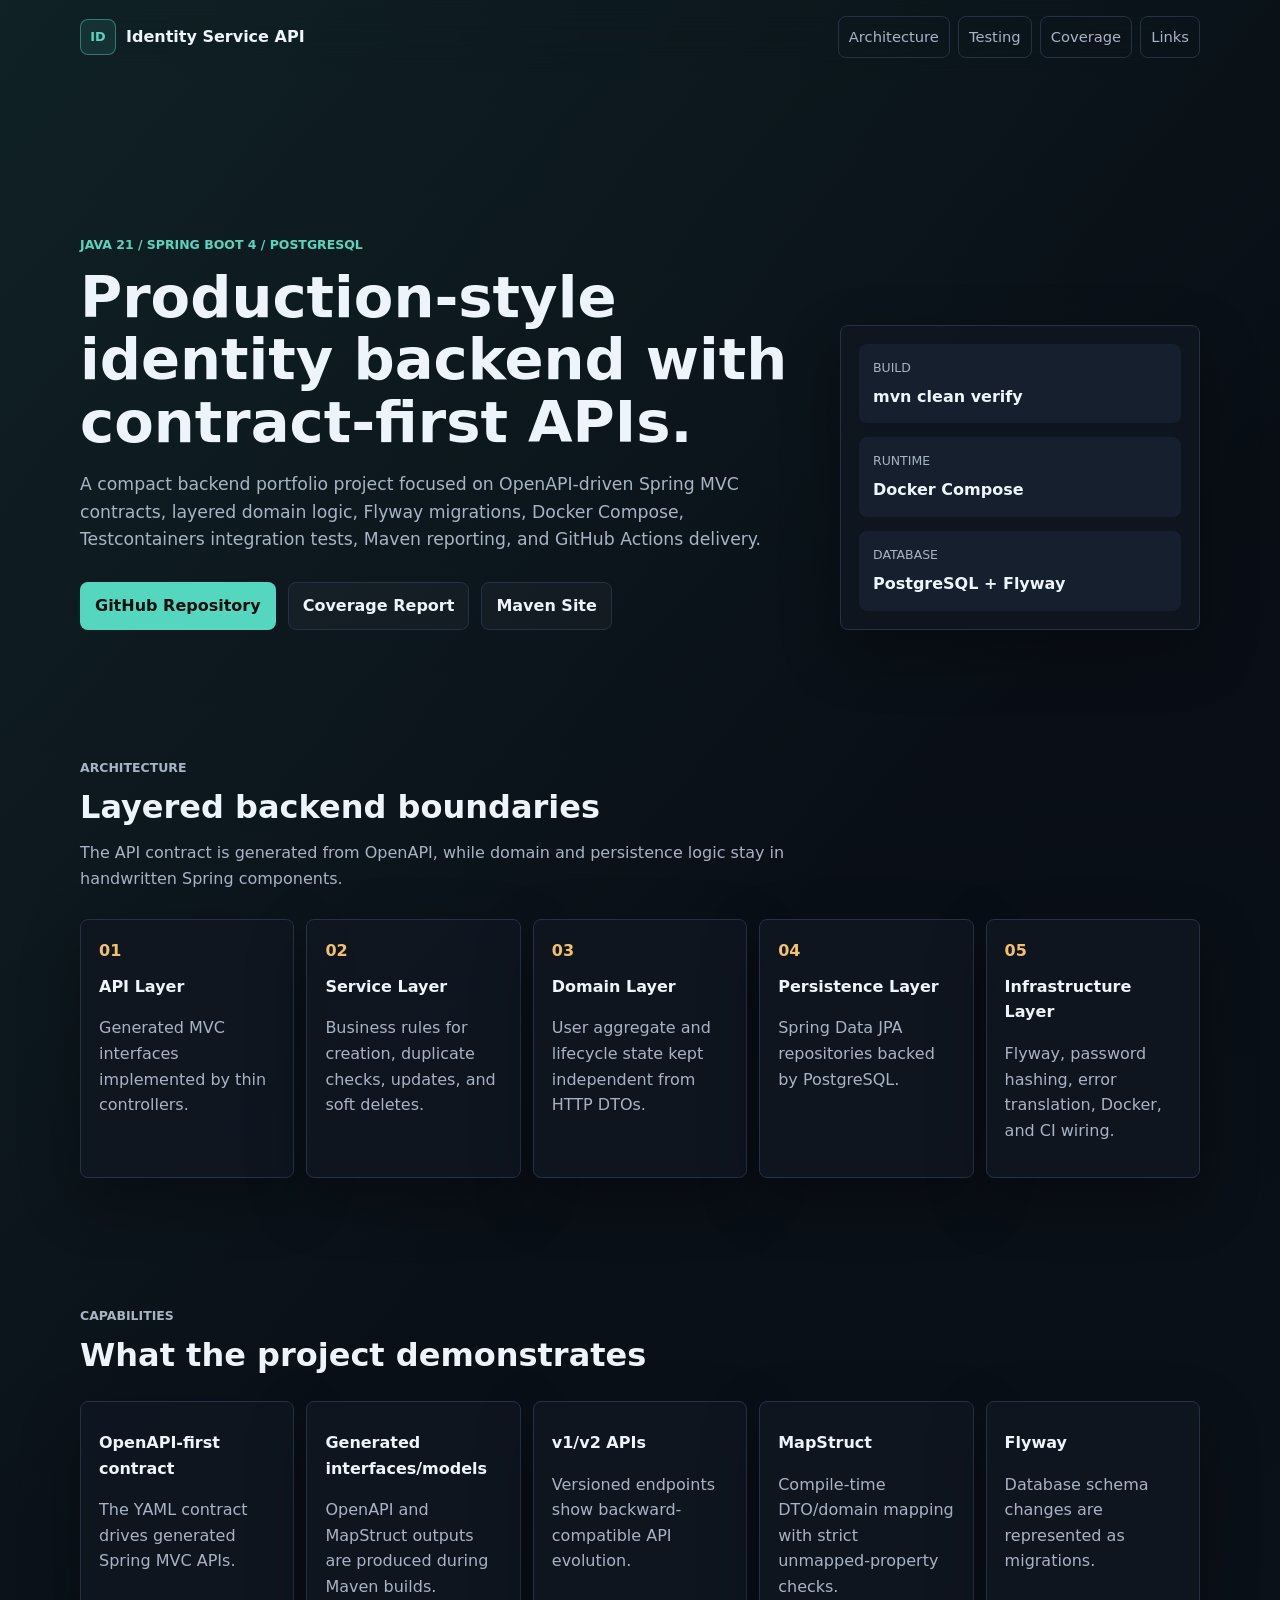
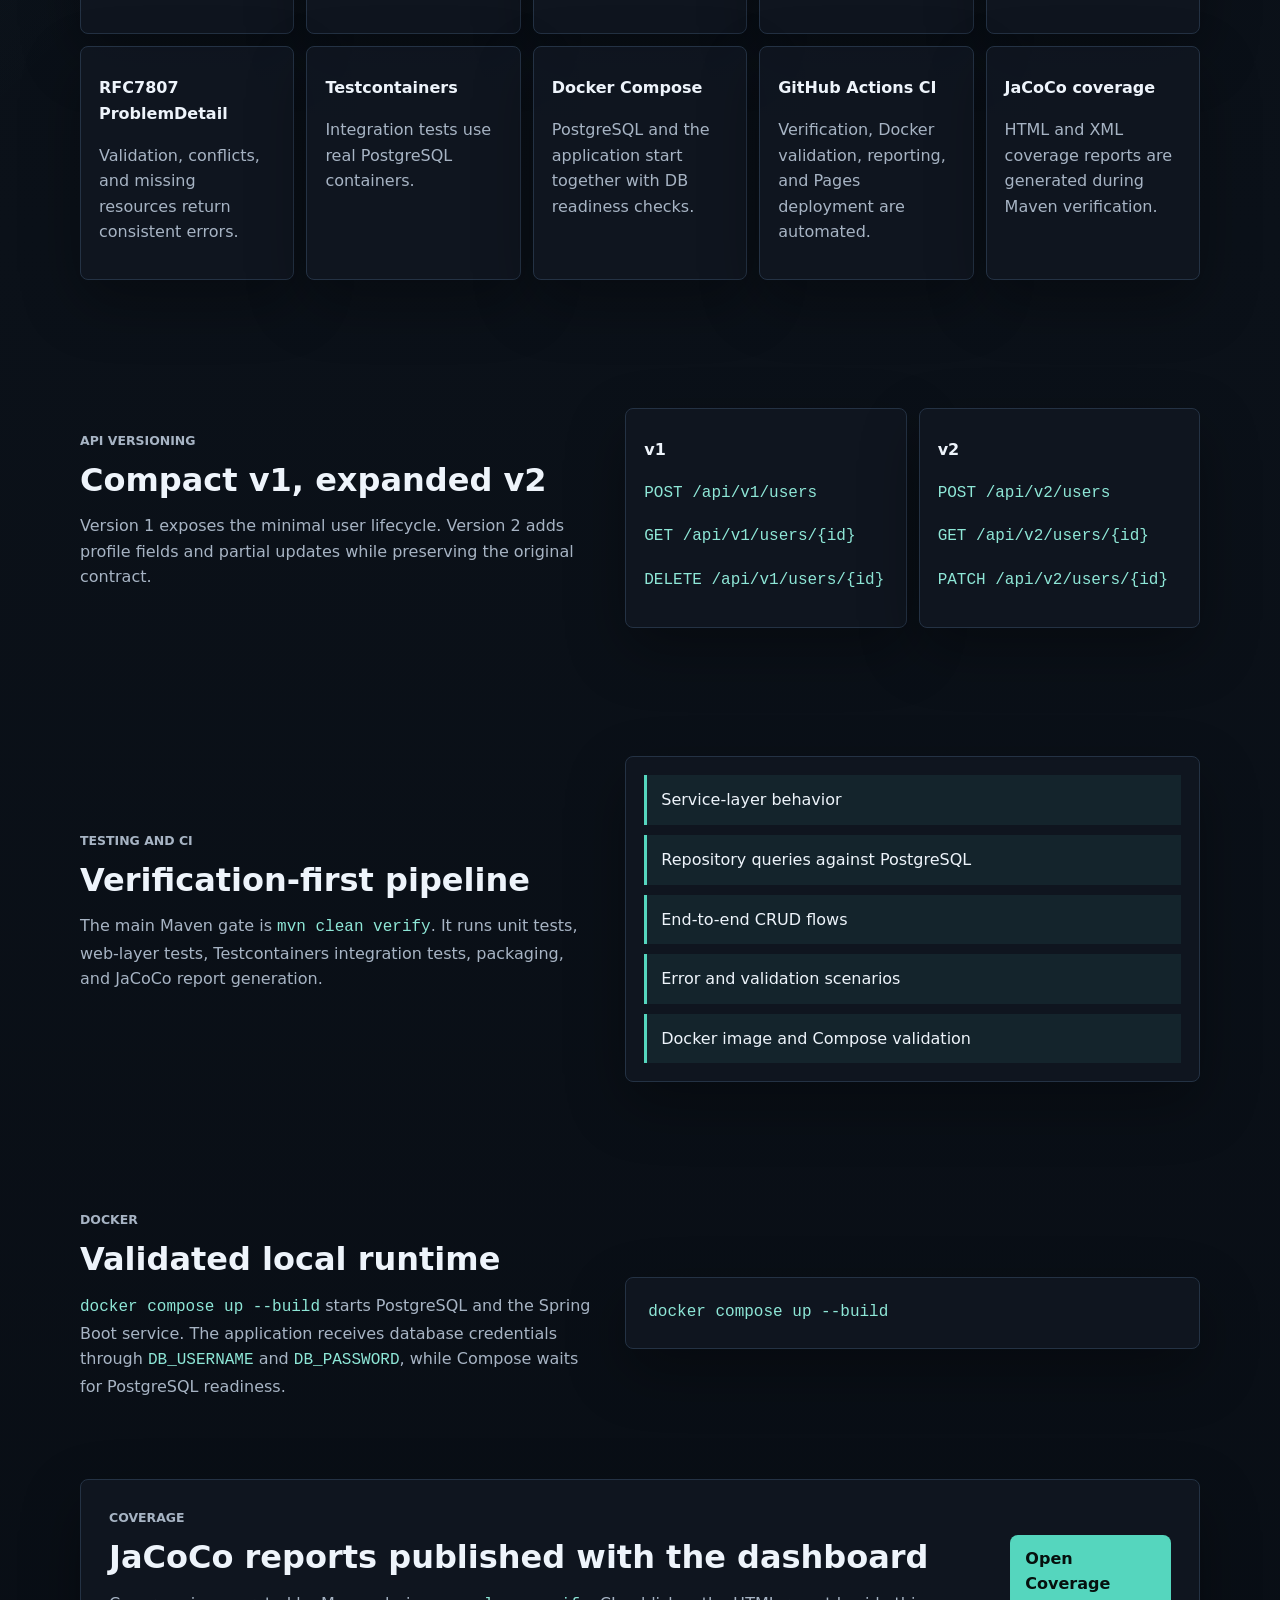
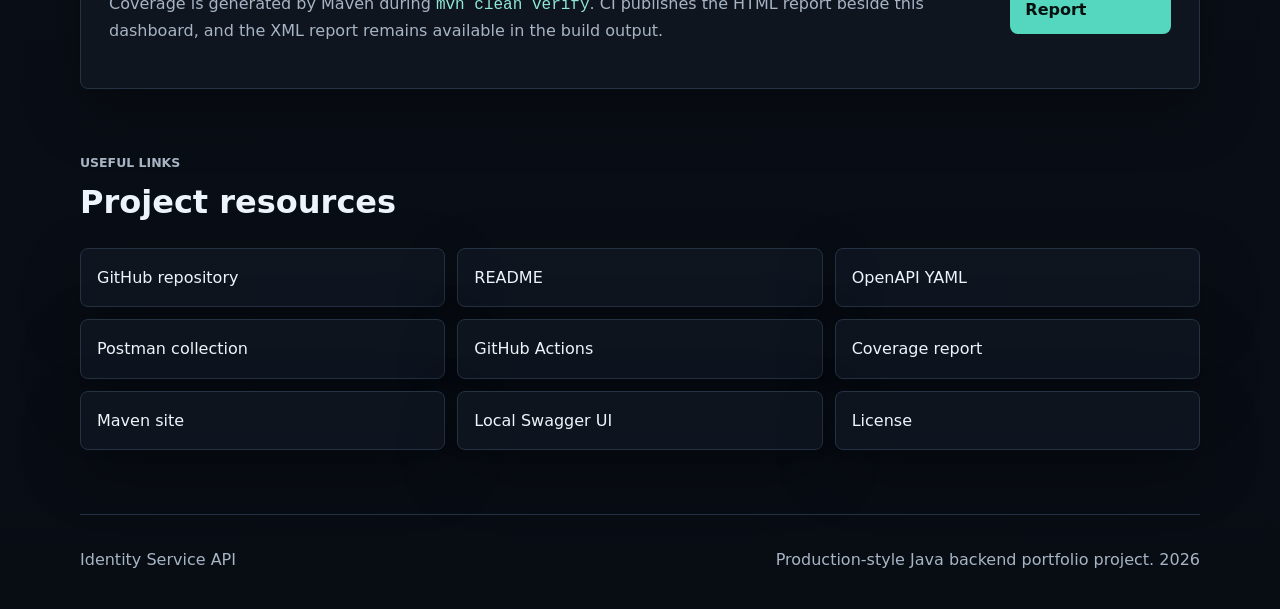
==== docs/index.html @ 242ab6bb "refactor: code" ====
<!doctype html>
<html lang="en">
  <head>
    <meta charset="utf-8">
    <meta name="viewport" content="width=device-width, initial-scale=1">
    <meta name="description" content="Production-style Java identity service with OpenAPI, PostgreSQL, Docker, Testcontainers, CI and coverage reporting.">
    <title>Identity Service API</title>
    <link rel="stylesheet" href="styles.css">
  </head>
  <body>
    <header class="site-header">
      <a class="brand" href="#top" aria-label="Identity Service API home">
        <span class="brand-mark" aria-hidden="true">ID</span>
        <span>Identity Service API</span>
      </a>
      <nav class="nav-links" aria-label="Primary navigation">
        <a href="#architecture">Architecture</a>
        <a href="#testing">Testing</a>
        <a href="#coverage">Coverage</a>
        <a href="#links">Links</a>
      </nav>
    </header>

    <main id="top">
      <section class="hero">
        <div class="hero-content">
          <p class="eyebrow">Java 21 / Spring Boot 4 / PostgreSQL</p>
          <h1>Production-style identity backend with contract-first APIs.</h1>
          <p class="hero-copy">
            A compact backend portfolio project focused on OpenAPI-driven Spring MVC contracts,
            layered domain logic, Flyway migrations, Docker Compose, Testcontainers integration
            tests, Maven reporting, and GitHub Actions delivery.
          </p>
          <div class="hero-actions" aria-label="Project actions">
            <a class="button primary" href="https://github.com/DanieleMasone/identity-service">GitHub Repository</a>
            <a class="button" href="coverage/">Coverage Report</a>
            <a class="button" href="maven-site/">Maven Site</a>
          </div>
        </div>
        <aside class="status-panel" aria-label="Project status">
          <div>
            <span class="status-label">Build</span>
            <strong>mvn clean verify</strong>
          </div>
          <div>
            <span class="status-label">Runtime</span>
            <strong>Docker Compose</strong>
          </div>
          <div>
            <span class="status-label">Database</span>
            <strong>PostgreSQL + Flyway</strong>
          </div>
        </aside>
      </section>

      <section id="architecture" class="section">
        <div class="section-heading">
          <p class="eyebrow">Architecture</p>
          <h2>Layered backend boundaries</h2>
          <p>
            The API contract is generated from OpenAPI, while domain and persistence logic stay
            in handwritten Spring components.
          </p>
        </div>
        <div class="architecture-flow" aria-label="Architecture layers">
          <article>
            <span>01</span>
            <h3>API Layer</h3>
            <p>Generated MVC interfaces implemented by thin controllers.</p>
          </article>
          <article>
            <span>02</span>
            <h3>Service Layer</h3>
            <p>Business rules for creation, duplicate checks, updates, and soft deletes.</p>
          </article>
          <article>
            <span>03</span>
            <h3>Domain Layer</h3>
            <p>User aggregate and lifecycle state kept independent from HTTP DTOs.</p>
          </article>
          <article>
            <span>04</span>
            <h3>Persistence Layer</h3>
            <p>Spring Data JPA repositories backed by PostgreSQL.</p>
          </article>
          <article>
            <span>05</span>
            <h3>Infrastructure Layer</h3>
            <p>Flyway, password hashing, error translation, Docker, and CI wiring.</p>
          </article>
        </div>
      </section>

      <section class="section">
        <div class="section-heading">
          <p class="eyebrow">Capabilities</p>
          <h2>What the project demonstrates</h2>
        </div>
        <div class="feature-grid">
          <article><h3>OpenAPI-first contract</h3><p>The YAML contract drives generated Spring MVC APIs.</p></article>
          <article><h3>Generated interfaces/models</h3><p>OpenAPI and MapStruct outputs are produced during Maven builds.</p></article>
          <article><h3>v1/v2 APIs</h3><p>Versioned endpoints show backward-compatible API evolution.</p></article>
          <article><h3>MapStruct</h3><p>Compile-time DTO/domain mapping with strict unmapped-property checks.</p></article>
          <article><h3>Flyway</h3><p>Database schema changes are represented as migrations.</p></article>
          <article><h3>RFC7807 ProblemDetail</h3><p>Validation, conflicts, and missing resources return consistent errors.</p></article>
          <article><h3>Testcontainers</h3><p>Integration tests use real PostgreSQL containers.</p></article>
          <article><h3>Docker Compose</h3><p>PostgreSQL and the application start together with DB readiness checks.</p></article>
          <article><h3>GitHub Actions CI</h3><p>Verification, Docker validation, reporting, and Pages deployment are automated.</p></article>
          <article><h3>JaCoCo coverage</h3><p>HTML and XML coverage reports are generated during Maven verification.</p></article>
        </div>
      </section>

      <section class="section split">
        <div>
          <p class="eyebrow">API versioning</p>
          <h2>Compact v1, expanded v2</h2>
          <p>
            Version 1 exposes the minimal user lifecycle. Version 2 adds profile fields and
            partial updates while preserving the original contract.
          </p>
        </div>
        <div class="version-grid">
          <article>
            <h3>v1</h3>
            <p><code>POST /api/v1/users</code></p>
            <p><code>GET /api/v1/users/{id}</code></p>
            <p><code>DELETE /api/v1/users/{id}</code></p>
          </article>
          <article>
            <h3>v2</h3>
            <p><code>POST /api/v2/users</code></p>
            <p><code>GET /api/v2/users/{id}</code></p>
            <p><code>PATCH /api/v2/users/{id}</code></p>
          </article>
        </div>
      </section>

      <section id="testing" class="section split">
        <div>
          <p class="eyebrow">Testing and CI</p>
          <h2>Verification-first pipeline</h2>
          <p>
            The main Maven gate is <code>mvn clean verify</code>. It runs unit tests, web-layer tests,
            Testcontainers integration tests, packaging, and JaCoCo report generation.
          </p>
        </div>
        <div class="checklist">
          <p>Service-layer behavior</p>
          <p>Repository queries against PostgreSQL</p>
          <p>End-to-end CRUD flows</p>
          <p>Error and validation scenarios</p>
          <p>Docker image and Compose validation</p>
        </div>
      </section>

      <section class="section split">
        <div>
          <p class="eyebrow">Docker</p>
          <h2>Validated local runtime</h2>
          <p>
            <code>docker compose up --build</code> starts PostgreSQL and the Spring Boot service.
            The application receives database credentials through <code>DB_USERNAME</code> and
            <code>DB_PASSWORD</code>, while Compose waits for PostgreSQL readiness.
          </p>
        </div>
        <pre class="command-block"><code>docker compose up --build</code></pre>
      </section>

      <section id="coverage" class="section coverage-panel">
        <div>
          <p class="eyebrow">Coverage</p>
          <h2>JaCoCo reports published with the dashboard</h2>
          <p>
            Coverage is generated by Maven during <code>mvn clean verify</code>. CI publishes the
            HTML report beside this dashboard, and the XML report remains available in the build output.
          </p>
        </div>
        <a class="button primary" href="coverage/">Open Coverage Report</a>
      </section>

      <section id="links" class="section">
        <div class="section-heading">
          <p class="eyebrow">Useful links</p>
          <h2>Project resources</h2>
        </div>
        <div class="link-grid">
          <a href="https://github.com/DanieleMasone/identity-service">GitHub repository</a>
          <a href="https://github.com/DanieleMasone/identity-service#readme">README</a>
          <a href="https://github.com/DanieleMasone/identity-service/blob/master/src/main/resources/openapi/identity-api.yaml">OpenAPI YAML</a>
          <a href="https://github.com/DanieleMasone/identity-service/blob/master/postman/identity-service.postman_collection.json">Postman collection</a>
          <a href="https://github.com/DanieleMasone/identity-service/actions/workflows/ci.yml">GitHub Actions</a>
          <a href="coverage/">Coverage report</a>
          <a href="maven-site/">Maven site</a>
          <a href="http://localhost:8080/api/swagger-ui.html">Local Swagger UI</a>
          <a href="https://github.com/DanieleMasone/identity-service/blob/master/LICENSE">License</a>
        </div>
      </section>
    </main>

    <footer class="site-footer">
      <span>Identity Service API</span>
      <span id="build-year">Production-style Java backend portfolio project.</span>
    </footer>

    <script src="script.js"></script>
  </body>
</html>
---- docs/styles.css ----
:root {
  color-scheme: dark;
  --bg: #080d14;
  --surface: #101722;
  --surface-strong: #151f2d;
  --line: #243244;
  --text: #eef4fb;
  --muted: #a7b4c4;
  --accent: #55d6be;
  --accent-strong: #8ee7d7;
  --warning: #f2c16b;
  --shadow: rgba(0, 0, 0, 0.32);
}

* {
  box-sizing: border-box;
}

html {
  scroll-behavior: smooth;
}

body {
  margin: 0;
  background:
    linear-gradient(135deg, rgba(85, 214, 190, 0.1) 0%, transparent 34%),
    linear-gradient(180deg, #080d14 0%, #0b1119 48%, #080d14 100%);
  color: var(--text);
  font-family: Inter, ui-sans-serif, system-ui, -apple-system, BlinkMacSystemFont, "Segoe UI", sans-serif;
  line-height: 1.6;
}

a {
  color: inherit;
}

code {
  color: var(--accent-strong);
  font-family: "JetBrains Mono", "SFMono-Regular", Consolas, monospace;
}

.site-header,
.site-footer,
main {
  width: min(1120px, calc(100% - 32px));
  margin: 0 auto;
}

.site-header {
  position: sticky;
  top: 0;
  z-index: 10;
  display: flex;
  align-items: center;
  justify-content: space-between;
  gap: 24px;
  padding: 16px 0;
  backdrop-filter: blur(18px);
}

.brand {
  display: inline-flex;
  align-items: center;
  gap: 10px;
  color: var(--text);
  font-weight: 700;
  text-decoration: none;
}

.brand-mark {
  display: inline-grid;
  width: 36px;
  height: 36px;
  place-items: center;
  border: 1px solid rgba(85, 214, 190, 0.45);
  border-radius: 8px;
  background: rgba(85, 214, 190, 0.1);
  color: var(--accent);
  font-size: 0.8rem;
}

.nav-links {
  display: flex;
  flex-wrap: wrap;
  justify-content: flex-end;
  gap: 8px;
}

.nav-links a,
.button {
  border: 1px solid var(--line);
  border-radius: 8px;
  color: var(--text);
  text-decoration: none;
}

.nav-links a {
  padding: 8px 10px;
  color: var(--muted);
  font-size: 0.92rem;
}

.nav-links a:hover,
.link-grid a:hover {
  border-color: rgba(85, 214, 190, 0.7);
  color: var(--text);
}

.hero {
  display: grid;
  grid-template-columns: minmax(0, 1fr) 360px;
  gap: 28px;
  align-items: end;
  min-height: 620px;
  padding: 84px 0 64px;
}

.hero-content h1,
.section-heading h2,
.split h2,
.coverage-panel h2 {
  margin: 0;
  line-height: 1.08;
}

.hero-content h1 {
  max-width: 850px;
  font-size: 3.6rem;
}

.hero-copy {
  max-width: 760px;
  color: var(--muted);
  font-size: 1.08rem;
}

.eyebrow {
  margin: 0 0 12px;
  color: var(--accent);
  font-size: 0.78rem;
  font-weight: 700;
  text-transform: uppercase;
}

.hero-actions {
  display: flex;
  flex-wrap: wrap;
  gap: 12px;
  margin-top: 28px;
}

.button {
  display: inline-flex;
  align-items: center;
  justify-content: center;
  min-height: 44px;
  padding: 10px 14px;
  background: rgba(255, 255, 255, 0.03);
  font-weight: 700;
}

.button.primary {
  border-color: rgba(85, 214, 190, 0.7);
  background: #55d6be;
  color: #06100e;
}

.status-panel,
.architecture-flow article,
.feature-grid article,
.version-grid article,
.checklist,
.command-block,
.coverage-panel,
.link-grid a {
  border: 1px solid var(--line);
  border-radius: 8px;
  background: rgba(16, 23, 34, 0.82);
  box-shadow: 0 22px 60px var(--shadow);
}

.status-panel {
  display: grid;
  gap: 14px;
  padding: 18px;
}

.status-panel div {
  padding: 14px;
  border-radius: 8px;
  background: var(--surface-strong);
}

.status-label {
  display: block;
  color: var(--muted);
  font-size: 0.78rem;
  text-transform: uppercase;
}

.status-panel strong {
  display: block;
  margin-top: 6px;
}

.section {
  padding: 64px 0;
}

.section-heading {
  max-width: 760px;
  margin-bottom: 28px;
}

.section-heading h2,
.split h2,
.coverage-panel h2 {
  font-size: 2rem;
}

.section-heading p,
.split p,
.coverage-panel p,
.feature-grid p,
.architecture-flow p,
.version-grid p {
  color: var(--muted);
}

.architecture-flow {
  display: grid;
  grid-template-columns: repeat(5, minmax(0, 1fr));
  gap: 12px;
}

.architecture-flow article,
.feature-grid article,
.version-grid article {
  padding: 18px;
}

.architecture-flow span {
  color: var(--warning);
  font-weight: 800;
}

.architecture-flow h3,
.feature-grid h3,
.version-grid h3 {
  margin: 10px 0 8px;
  font-size: 1rem;
}

.feature-grid {
  display: grid;
  grid-template-columns: repeat(5, minmax(0, 1fr));
  gap: 12px;
}

.split {
  display: grid;
  grid-template-columns: minmax(0, 0.9fr) minmax(320px, 1fr);
  gap: 28px;
  align-items: center;
}

.version-grid {
  display: grid;
  grid-template-columns: repeat(2, minmax(0, 1fr));
  gap: 12px;
}

.checklist {
  display: grid;
  gap: 10px;
  padding: 18px;
}

.checklist p {
  margin: 0;
  padding: 12px 14px;
  border-left: 3px solid var(--accent);
  background: rgba(85, 214, 190, 0.08);
  color: var(--text);
}

.command-block {
  margin: 0;
  overflow-x: auto;
  padding: 22px;
  color: var(--accent-strong);
}

.coverage-panel {
  display: flex;
  align-items: center;
  justify-content: space-between;
  gap: 24px;
  padding: 28px;
}

.link-grid {
  display: grid;
  grid-template-columns: repeat(3, minmax(0, 1fr));
  gap: 12px;
}

.link-grid a {
  padding: 16px;
  color: var(--text);
  text-decoration: none;
}

.site-footer {
  display: flex;
  justify-content: space-between;
  gap: 16px;
  padding: 32px 0 48px;
  color: var(--muted);
  border-top: 1px solid var(--line);
}

@media (max-width: 900px) {
  .site-header,
  .hero,
  .split,
  .coverage-panel,
  .site-footer {
    display: block;
  }

  .site-header {
    position: static;
  }

  .nav-links {
    justify-content: flex-start;
    margin-top: 14px;
  }

  .hero {
    min-height: auto;
    padding-top: 56px;
  }

  .hero-content h1 {
    font-size: 2.4rem;
  }

  .status-panel,
  .version-grid,
  .checklist,
  .command-block,
  .coverage-panel .button {
    margin-top: 20px;
  }

  .architecture-flow,
  .feature-grid,
  .link-grid {
    grid-template-columns: repeat(2, minmax(0, 1fr));
  }
}

@media (max-width: 560px) {
  .site-header,
  .site-footer,
  main {
    width: min(100% - 24px, 1120px);
  }

  .hero-content h1 {
    font-size: 2rem;
  }

  .architecture-flow,
  .feature-grid,
  .version-grid,
  .link-grid {
    grid-template-columns: 1fr;
  }

  .button {
    width: 100%;
  }
}
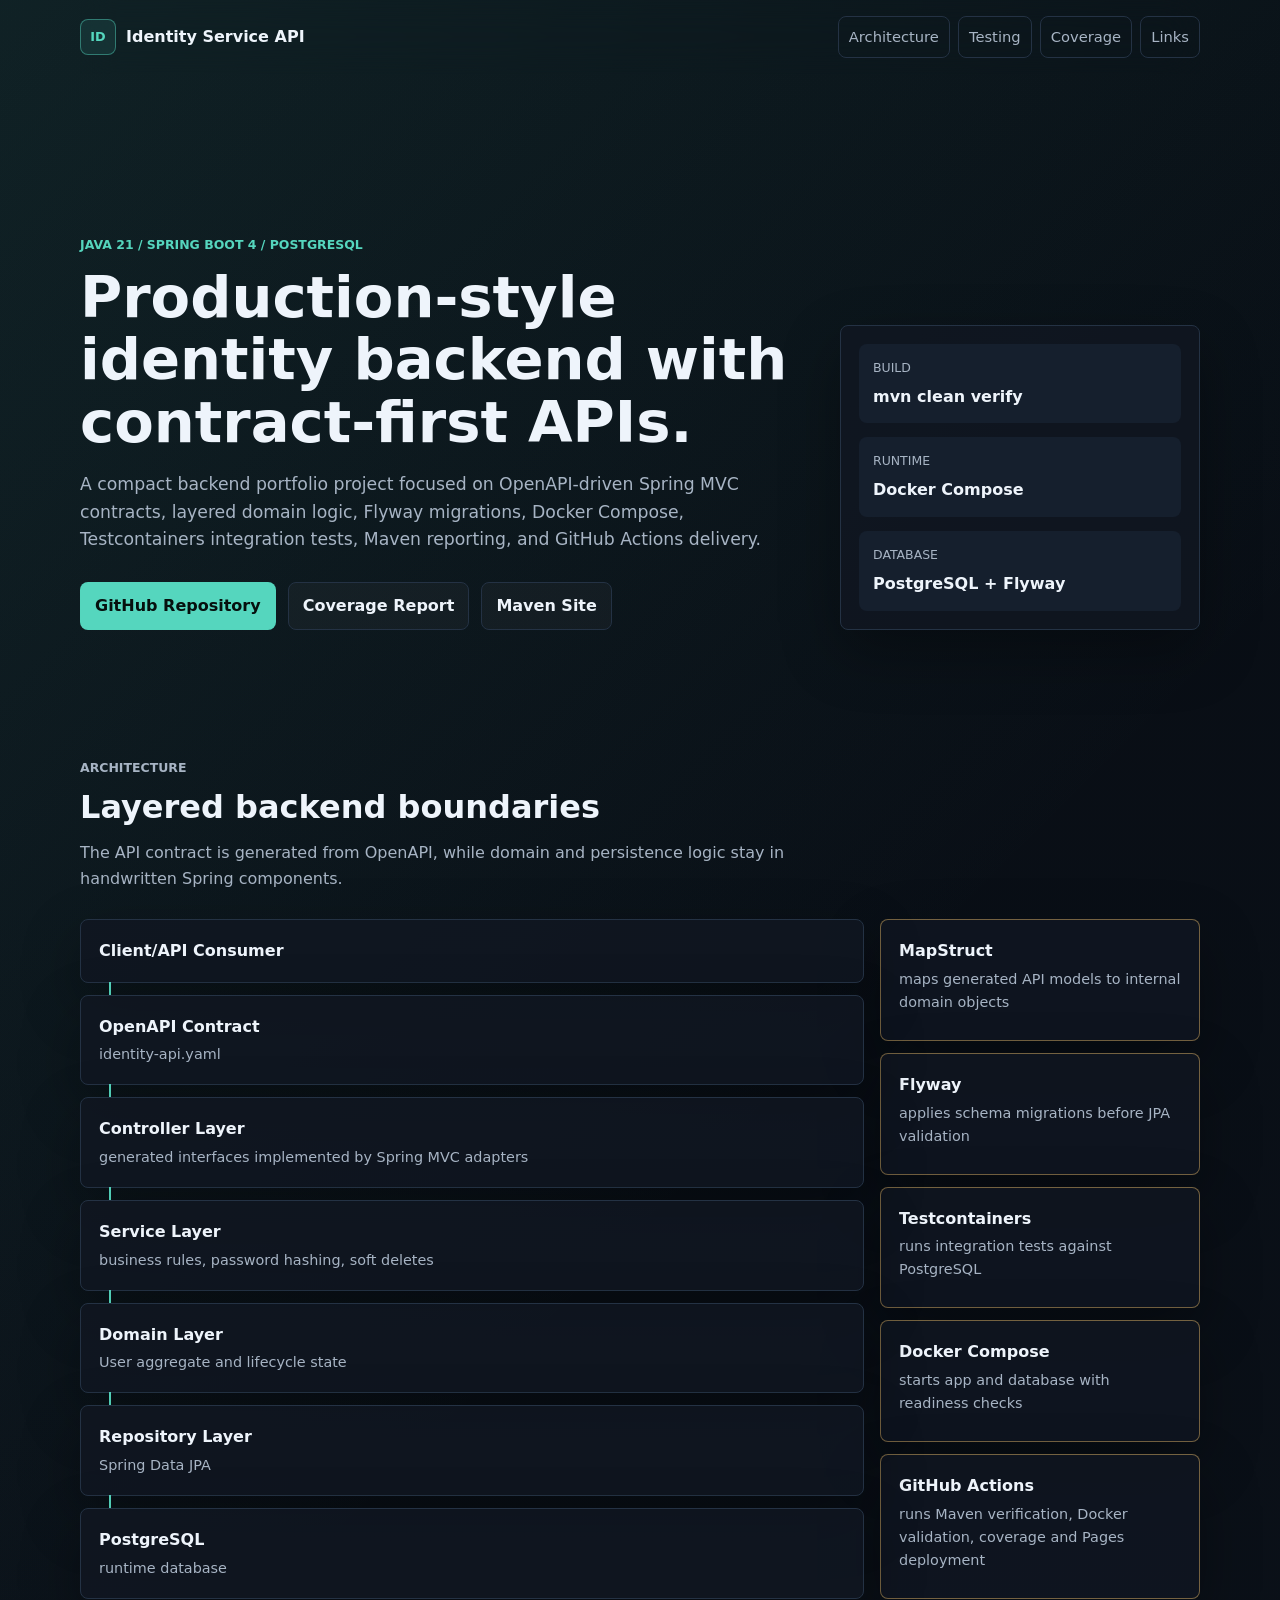
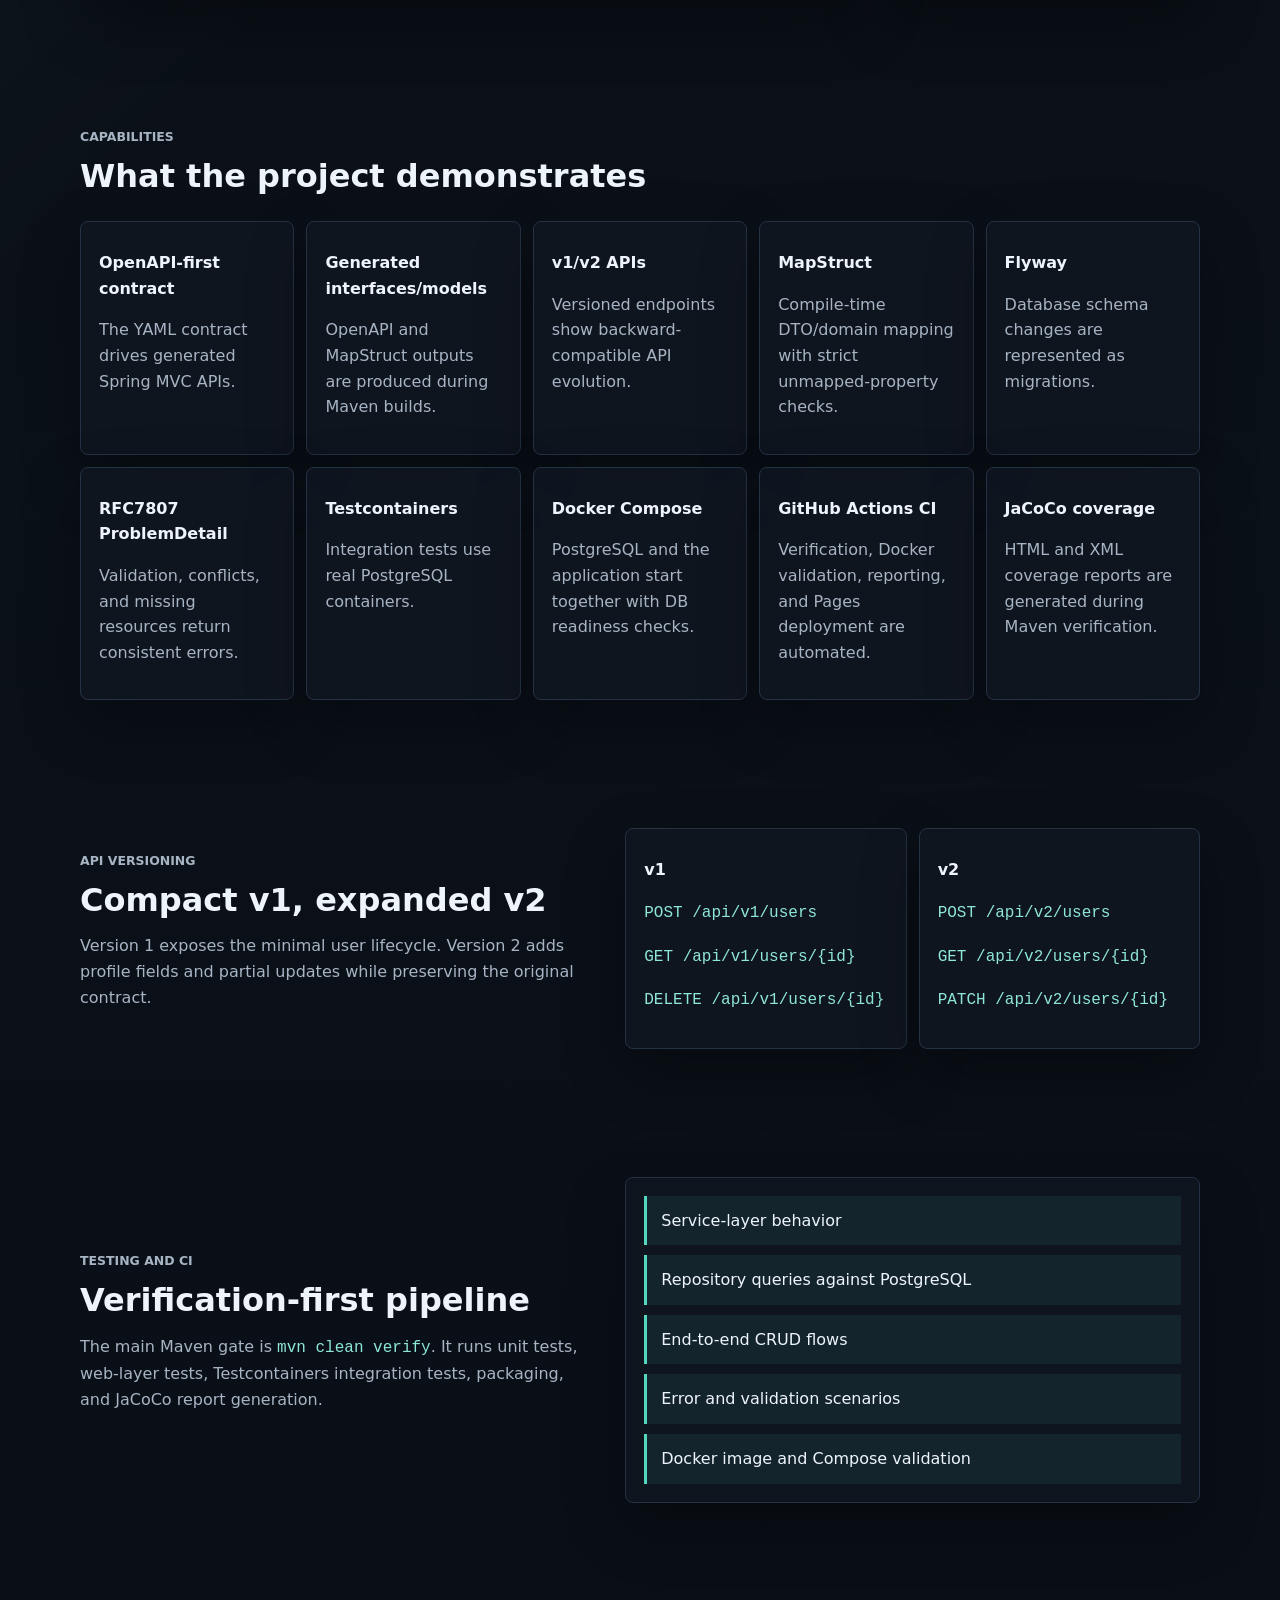
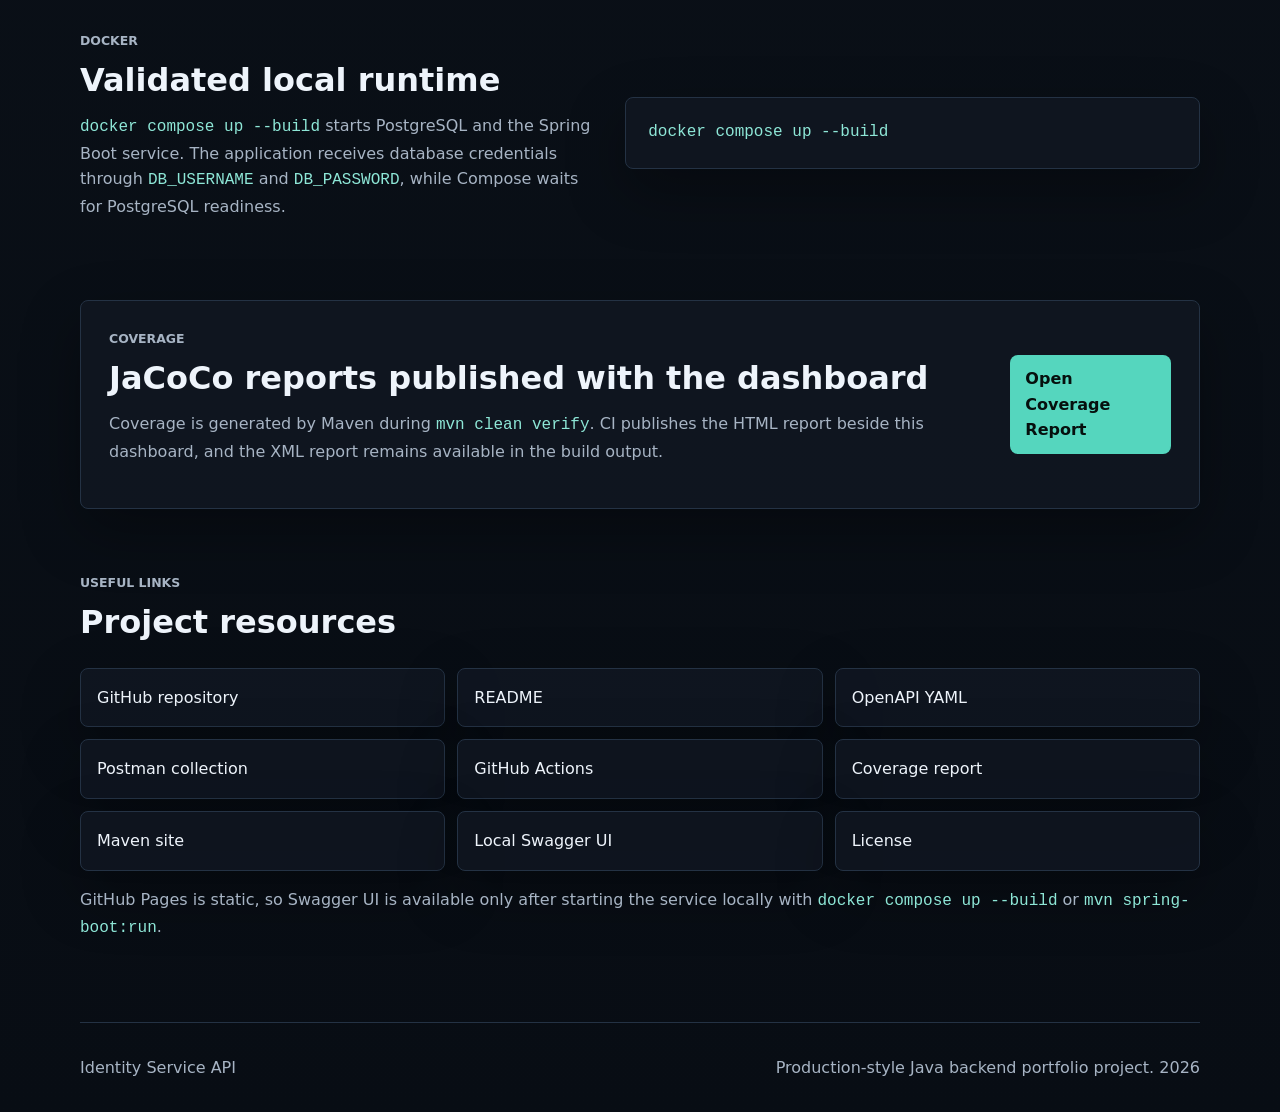
==== commit f36c0e07: "refactor: code" ====
--- a/docs/index.html
+++ b/docs/index.html
@@ -62,32 +62,23 @@
             in handwritten Spring components.
           </p>
         </div>
-        <div class="architecture-flow" aria-label="Architecture layers">
-          <article>
-            <span>01</span>
-            <h3>API Layer</h3>
-            <p>Generated MVC interfaces implemented by thin controllers.</p>
-          </article>
-          <article>
-            <span>02</span>
-            <h3>Service Layer</h3>
-            <p>Business rules for creation, duplicate checks, updates, and soft deletes.</p>
-          </article>
-          <article>
-            <span>03</span>
-            <h3>Domain Layer</h3>
-            <p>User aggregate and lifecycle state kept independent from HTTP DTOs.</p>
-          </article>
-          <article>
-            <span>04</span>
-            <h3>Persistence Layer</h3>
-            <p>Spring Data JPA repositories backed by PostgreSQL.</p>
-          </article>
-          <article>
-            <span>05</span>
-            <h3>Infrastructure Layer</h3>
-            <p>Flyway, password hashing, error translation, Docker, and CI wiring.</p>
-          </article>
+        <div class="system-diagram" aria-label="Identity Service architecture diagram">
+          <div class="main-flow" aria-label="Request and persistence flow">
+            <article><span>Client/API Consumer</span></article>
+            <article><span>OpenAPI Contract</span><small>identity-api.yaml</small></article>
+            <article><span>Controller Layer</span><small>generated interfaces implemented by Spring MVC adapters</small></article>
+            <article><span>Service Layer</span><small>business rules, password hashing, soft deletes</small></article>
+            <article><span>Domain Layer</span><small>User aggregate and lifecycle state</small></article>
+            <article><span>Repository Layer</span><small>Spring Data JPA</small></article>
+            <article><span>PostgreSQL</span><small>runtime database</small></article>
+          </div>
+          <div class="support-flow" aria-label="Supporting engineering practices">
+            <article><strong>MapStruct</strong><span>maps generated API models to internal domain objects</span></article>
+            <article><strong>Flyway</strong><span>applies schema migrations before JPA validation</span></article>
+            <article><strong>Testcontainers</strong><span>runs integration tests against PostgreSQL</span></article>
+            <article><strong>Docker Compose</strong><span>starts app and database with readiness checks</span></article>
+            <article><strong>GitHub Actions</strong><span>runs Maven verification, Docker validation, coverage and Pages deployment</span></article>
+          </div>
         </div>
       </section>
 
@@ -194,6 +185,10 @@
           <a href="http://localhost:8080/api/swagger-ui.html">Local Swagger UI</a>
           <a href="https://github.com/DanieleMasone/identity-service/blob/master/LICENSE">License</a>
         </div>
+        <p class="static-note">
+          GitHub Pages is static, so Swagger UI is available only after starting the service locally
+          with <code>docker compose up --build</code> or <code>mvn spring-boot:run</code>.
+        </p>
       </section>
     </main>
 
--- a/docs/styles.css
+++ b/docs/styles.css
@@ -166,7 +166,7 @@
 }
 
 .status-panel,
-.architecture-flow article,
+.system-diagram article,
 .feature-grid article,
 .version-grid article,
 .checklist,
@@ -222,29 +222,60 @@
 .split p,
 .coverage-panel p,
 .feature-grid p,
-.architecture-flow p,
 .version-grid p {
   color: var(--muted);
 }
 
-.architecture-flow {
-  display: grid;
-  grid-template-columns: repeat(5, minmax(0, 1fr));
+.system-diagram {
+  display: grid;
+  grid-template-columns: minmax(0, 1fr) 320px;
+  gap: 16px;
+}
+
+.main-flow,
+.support-flow {
+  display: grid;
   gap: 12px;
 }
 
-.architecture-flow article,
+.main-flow article {
+  position: relative;
+}
+
+.main-flow article:not(:last-child)::after {
+  content: "";
+  position: absolute;
+  left: 28px;
+  bottom: -13px;
+  width: 2px;
+  height: 13px;
+  background: var(--accent);
+}
+
+.main-flow span,
+.support-flow strong {
+  display: block;
+  font-weight: 800;
+}
+
+.main-flow small,
+.support-flow span {
+  display: block;
+  margin-top: 4px;
+  color: var(--muted);
+  font-size: 0.9rem;
+}
+
+.support-flow article {
+  border-color: rgba(242, 193, 107, 0.45);
+}
+
+.system-diagram article,
 .feature-grid article,
 .version-grid article {
   padding: 18px;
 }
 
-.architecture-flow span {
-  color: var(--warning);
-  font-weight: 800;
-}
-
-.architecture-flow h3,
 .feature-grid h3,
 .version-grid h3 {
   margin: 10px 0 8px;
@@ -309,6 +340,11 @@
   padding: 16px;
   color: var(--text);
   text-decoration: none;
+}
+
+.static-note {
+  margin-top: 16px;
+  color: var(--muted);
 }
 
 .site-footer {
@@ -355,10 +391,10 @@
     margin-top: 20px;
   }
 
-  .architecture-flow,
+  .system-diagram,
   .feature-grid,
   .link-grid {
-    grid-template-columns: repeat(2, minmax(0, 1fr));
+    grid-template-columns: 1fr;
   }
 }
 
@@ -373,7 +409,6 @@
     font-size: 2rem;
   }
 
-  .architecture-flow,
   .feature-grid,
   .version-grid,
   .link-grid {
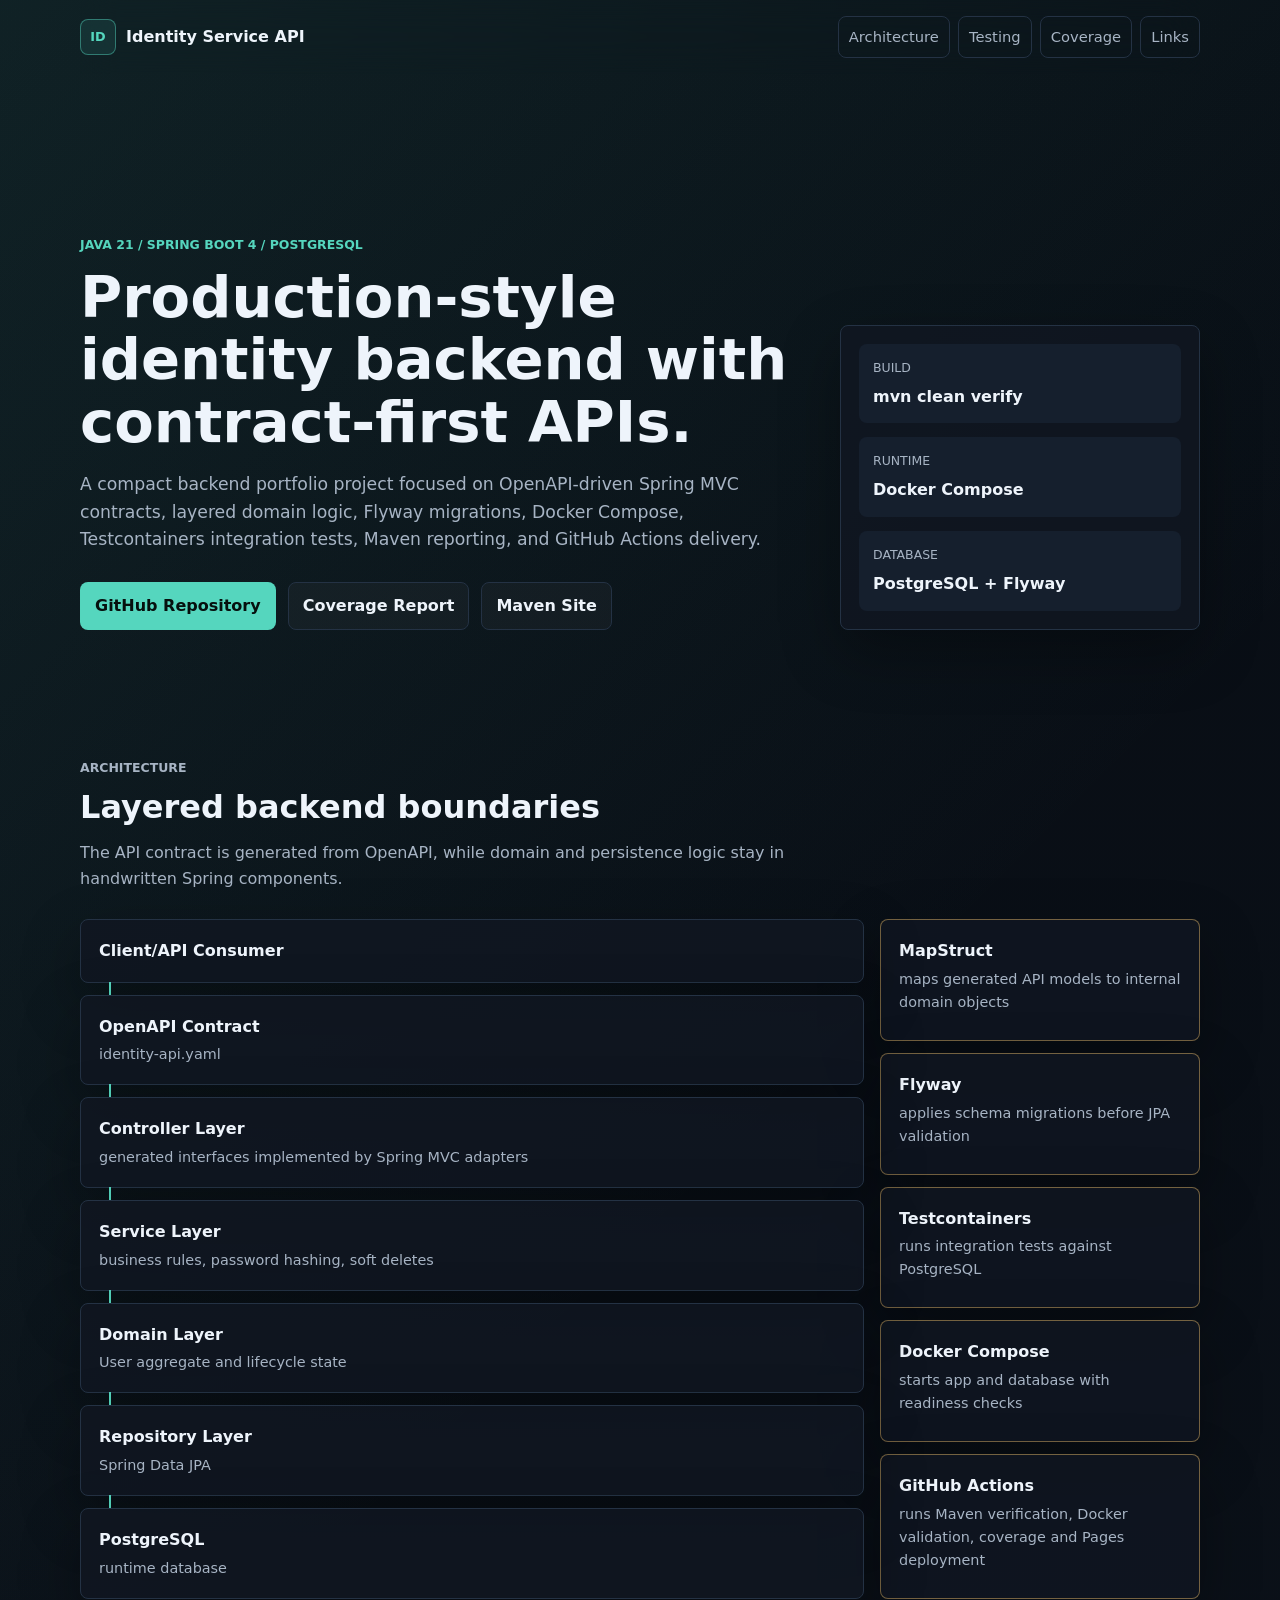
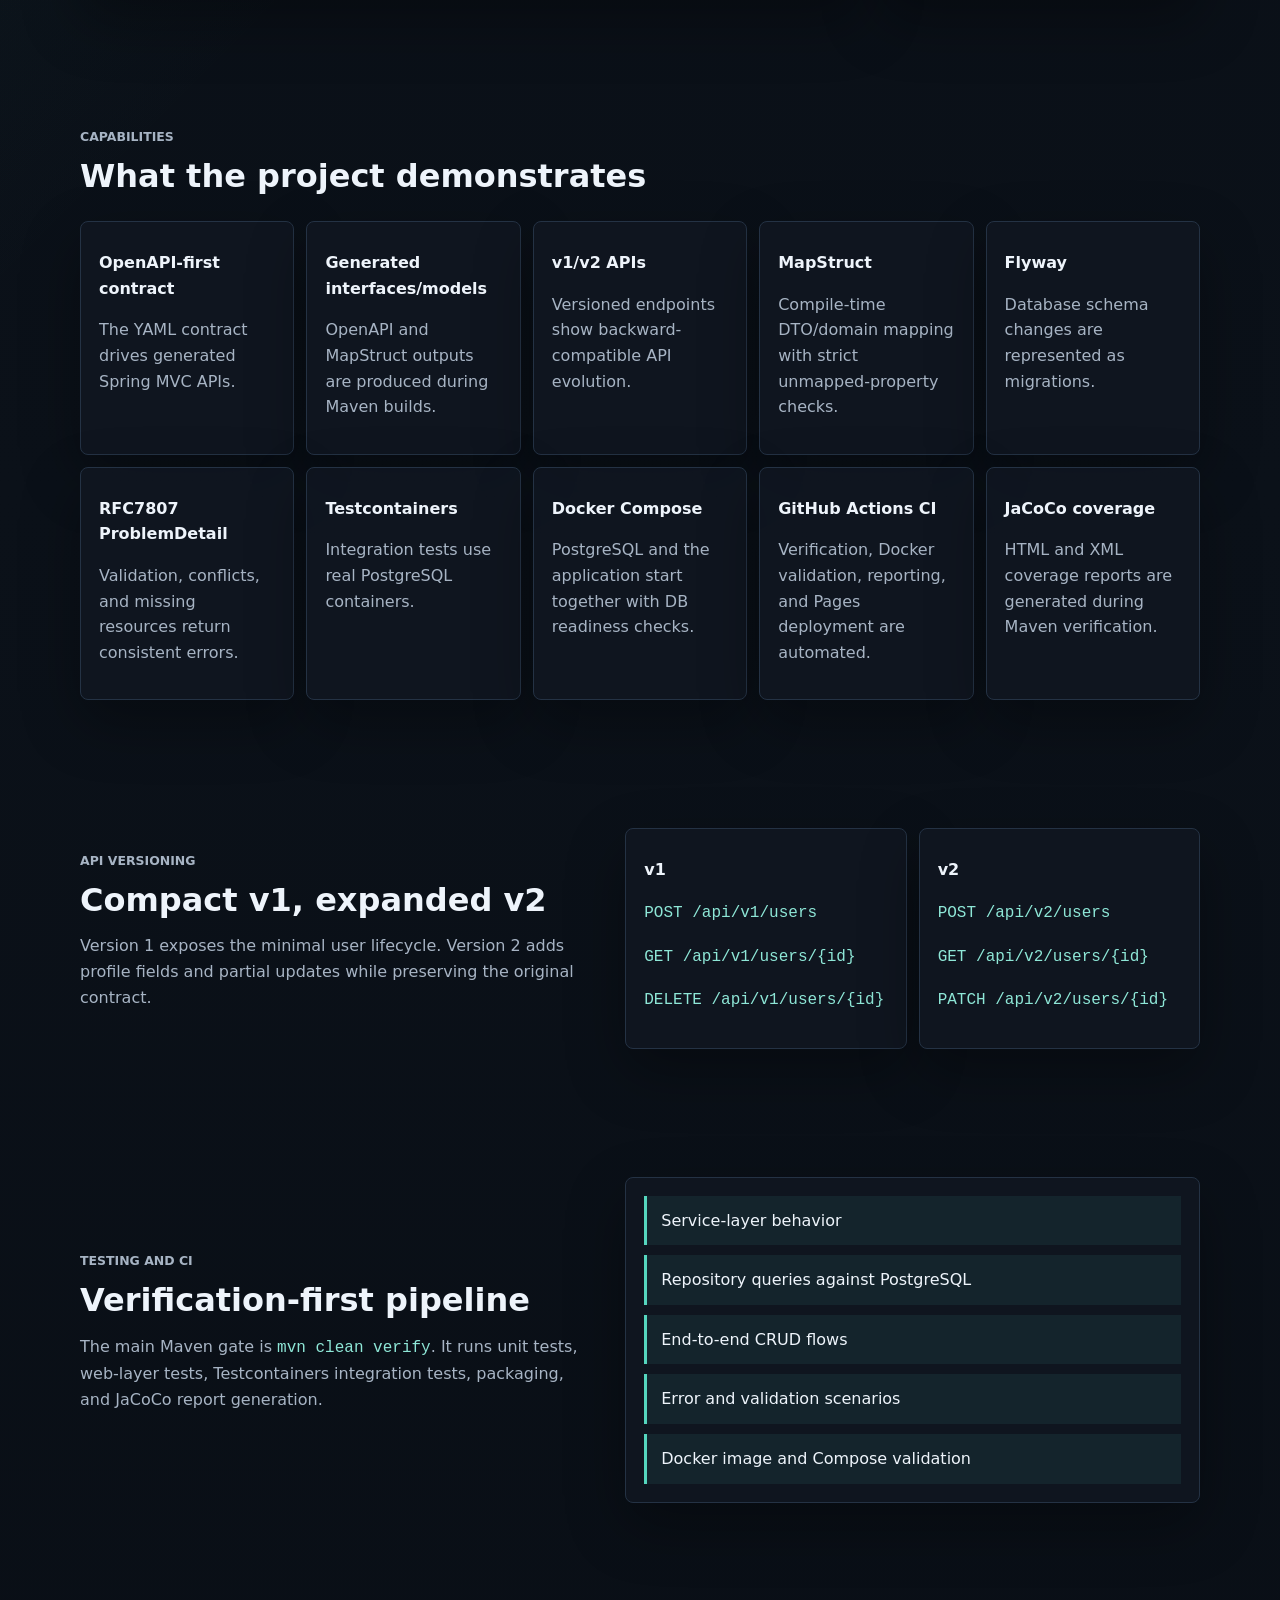
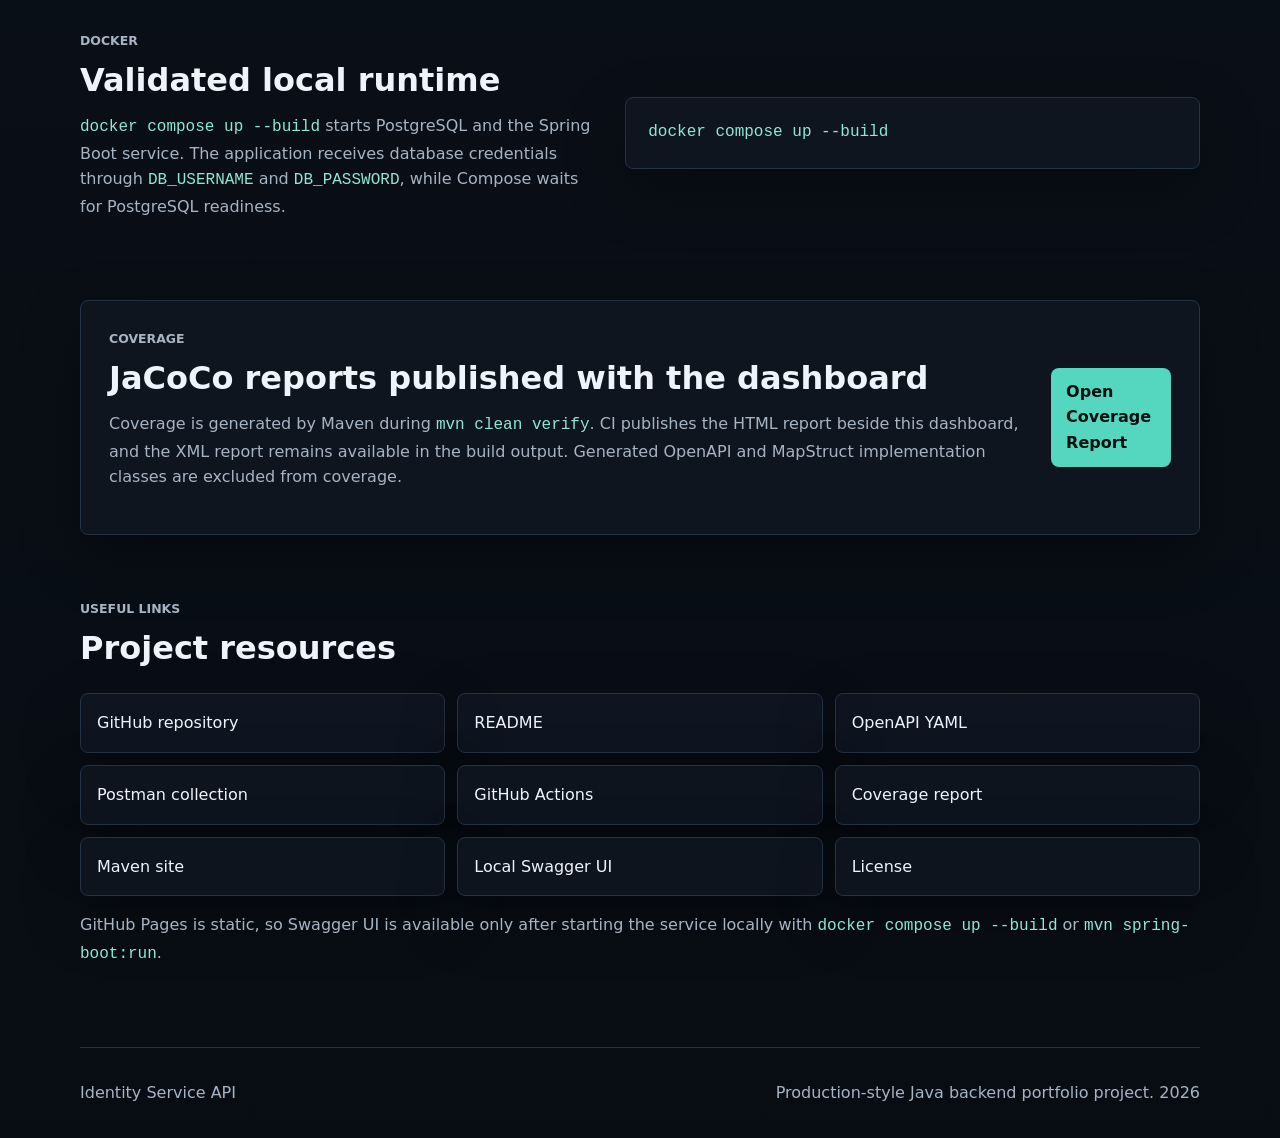
==== commit d0a91485: "refactor: code" ====
--- a/docs/index.html
+++ b/docs/index.html
@@ -164,6 +164,7 @@
           <p>
             Coverage is generated by Maven during <code>mvn clean verify</code>. CI publishes the
             HTML report beside this dashboard, and the XML report remains available in the build output.
+            Generated OpenAPI and MapStruct implementation classes are excluded from coverage.
           </p>
         </div>
         <a class="button primary" href="coverage/">Open Coverage Report</a>
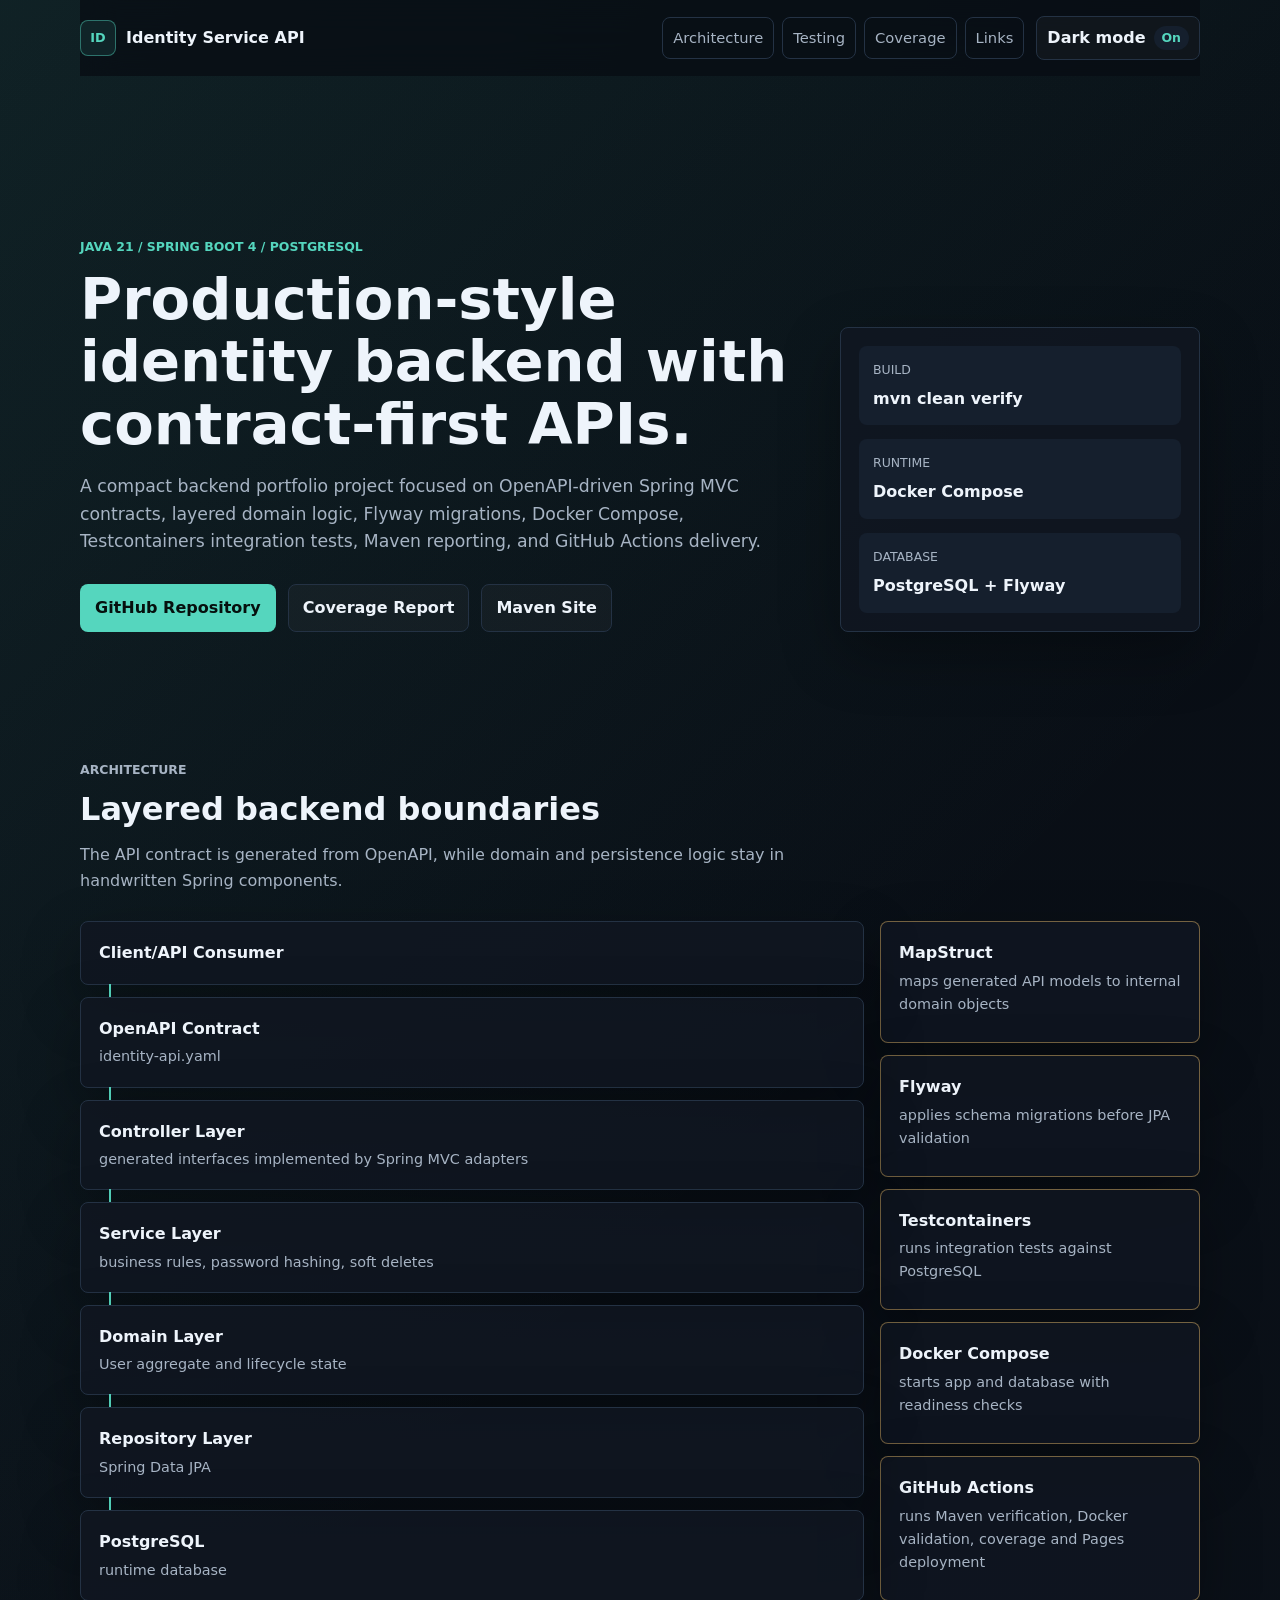
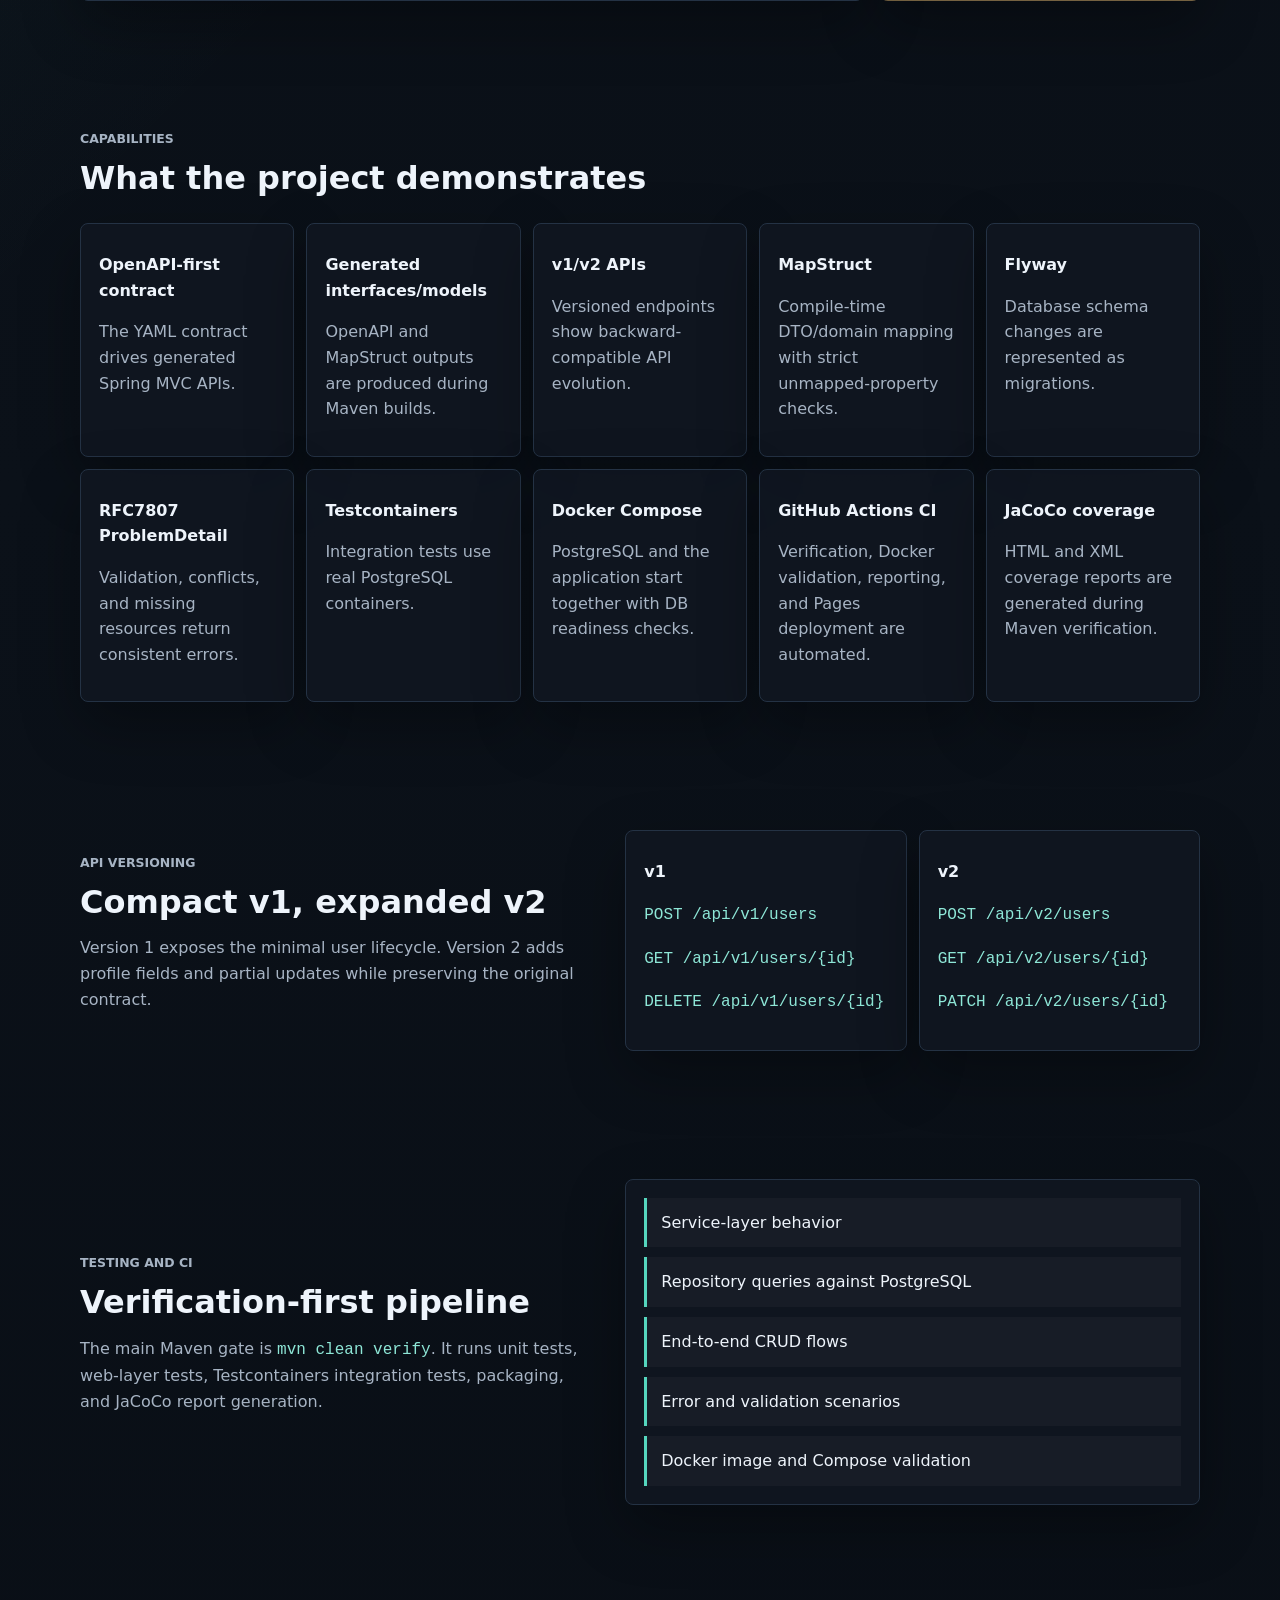
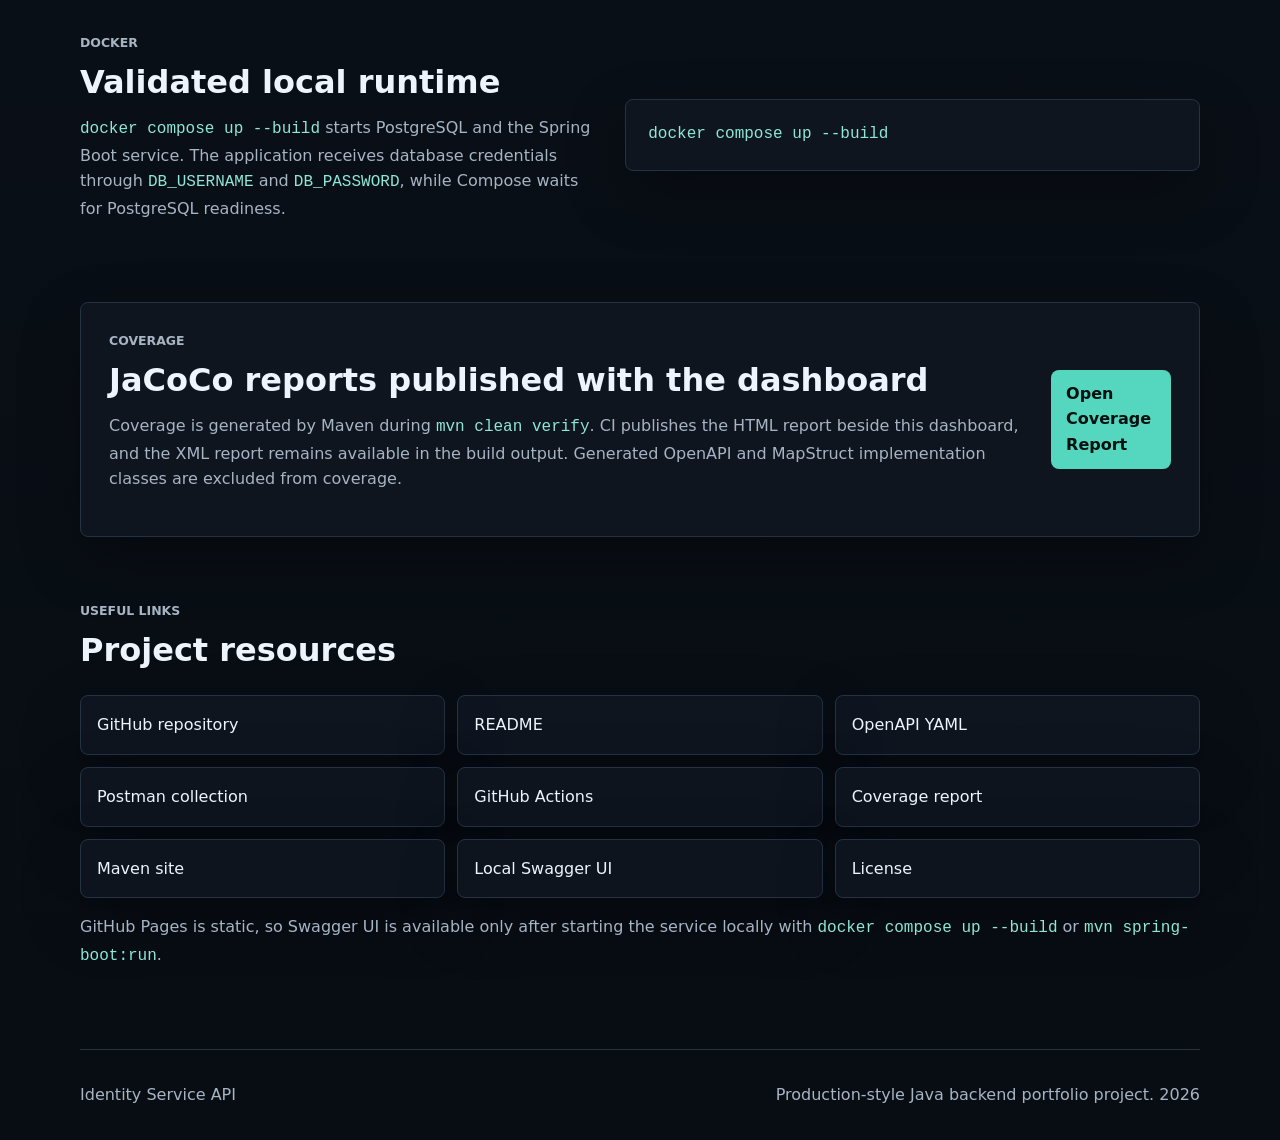
==== commit 9e69a66f: "fix: static dashboard" ====
--- a/docs/index.html
+++ b/docs/index.html
@@ -5,23 +5,37 @@
     <meta name="viewport" content="width=device-width, initial-scale=1">
     <meta name="description" content="Production-style Java identity service with OpenAPI, PostgreSQL, Docker, Testcontainers, CI and coverage reporting.">
     <title>Identity Service API</title>
+    <script>
+      try {
+        document.documentElement.dataset.theme = localStorage.getItem("identity-service-theme") || "dark";
+      } catch {
+        document.documentElement.dataset.theme = "dark";
+      }
+    </script>
     <link rel="stylesheet" href="styles.css">
   </head>
   <body>
+    <a class="skip-link" href="#top">Skip to content</a>
     <header class="site-header">
       <a class="brand" href="#top" aria-label="Identity Service API home">
         <span class="brand-mark" aria-hidden="true">ID</span>
         <span>Identity Service API</span>
       </a>
-      <nav class="nav-links" aria-label="Primary navigation">
-        <a href="#architecture">Architecture</a>
-        <a href="#testing">Testing</a>
-        <a href="#coverage">Coverage</a>
-        <a href="#links">Links</a>
-      </nav>
+      <div class="header-actions">
+        <nav class="nav-links" aria-label="Primary navigation">
+          <a href="#architecture">Architecture</a>
+          <a href="#testing">Testing</a>
+          <a href="#coverage">Coverage</a>
+          <a href="#links">Links</a>
+        </nav>
+        <button class="theme-toggle" id="theme-toggle" type="button" aria-pressed="true">
+          <span>Dark mode</span>
+          <span class="theme-toggle-state">On</span>
+        </button>
+      </div>
     </header>
 
-    <main id="top">
+    <main id="top" tabindex="-1">
       <section class="hero">
         <div class="hero-content">
           <p class="eyebrow">Java 21 / Spring Boot 4 / PostgreSQL</p>
--- a/docs/styles.css
+++ b/docs/styles.css
@@ -1,15 +1,43 @@
 :root {
   color-scheme: dark;
   --bg: #080d14;
+  --bg-alt: #0b1119;
+  --bg-glow: rgba(85, 214, 190, 0.1);
   --surface: #101722;
   --surface-strong: #151f2d;
+  --surface-alpha: rgba(16, 23, 34, 0.82);
+  --button-bg: rgba(255, 255, 255, 0.03);
+  --header-bg: rgba(8, 13, 20, 0.78);
   --line: #243244;
   --text: #eef4fb;
   --muted: #a7b4c4;
   --accent: #55d6be;
   --accent-strong: #8ee7d7;
+  --accent-text: #06100e;
   --warning: #f2c16b;
+  --focus: #f2c16b;
   --shadow: rgba(0, 0, 0, 0.32);
+}
+
+:root[data-theme="light"] {
+  color-scheme: light;
+  --bg: #f6f8fb;
+  --bg-alt: #eef3f7;
+  --bg-glow: rgba(8, 117, 104, 0.11);
+  --surface: #ffffff;
+  --surface-strong: #edf3f7;
+  --surface-alpha: rgba(255, 255, 255, 0.9);
+  --button-bg: rgba(8, 117, 104, 0.06);
+  --header-bg: rgba(246, 248, 251, 0.82);
+  --line: #cfdbe6;
+  --text: #17202a;
+  --muted: #526272;
+  --accent: #087568;
+  --accent-strong: #064e46;
+  --accent-text: #ffffff;
+  --warning: #9a6a11;
+  --focus: #9a6a11;
+  --shadow: rgba(19, 31, 44, 0.14);
 }
 
 * {
@@ -18,13 +46,14 @@
 
 html {
   scroll-behavior: smooth;
+  scroll-padding-top: 92px;
 }
 
 body {
   margin: 0;
   background:
-    linear-gradient(135deg, rgba(85, 214, 190, 0.1) 0%, transparent 34%),
-    linear-gradient(180deg, #080d14 0%, #0b1119 48%, #080d14 100%);
+    linear-gradient(135deg, var(--bg-glow) 0%, transparent 34%),
+    linear-gradient(180deg, var(--bg) 0%, var(--bg-alt) 48%, var(--bg) 100%);
   color: var(--text);
   font-family: Inter, ui-sans-serif, system-ui, -apple-system, BlinkMacSystemFont, "Segoe UI", sans-serif;
   line-height: 1.6;
@@ -32,11 +61,53 @@
 
 a {
   color: inherit;
+}
+
+a,
+button {
+  -webkit-tap-highlight-color: transparent;
+}
+
+a:focus-visible,
+button:focus-visible,
+main:focus-visible {
+  outline: 3px solid var(--focus);
+  outline-offset: 3px;
 }
 
 code {
   color: var(--accent-strong);
   font-family: "JetBrains Mono", "SFMono-Regular", Consolas, monospace;
+  overflow-wrap: anywhere;
+}
+
+pre code {
+  overflow-wrap: normal;
+  white-space: pre;
+}
+
+button {
+  font: inherit;
+}
+
+.skip-link {
+  position: fixed;
+  left: 16px;
+  top: 16px;
+  z-index: 100;
+  transform: translateY(-160%);
+  border: 1px solid var(--line);
+  border-radius: 8px;
+  background: var(--surface);
+  color: var(--text);
+  padding: 10px 14px;
+  font-weight: 800;
+  text-decoration: none;
+  transition: transform 160ms ease;
+}
+
+.skip-link:focus {
+  transform: translateY(0);
 }
 
 .site-header,
@@ -50,11 +121,12 @@
   position: sticky;
   top: 0;
   z-index: 10;
-  display: flex;
-  align-items: center;
-  justify-content: space-between;
+  display: grid;
+  grid-template-columns: auto minmax(0, 1fr);
+  align-items: center;
   gap: 24px;
   padding: 16px 0;
+  background: var(--header-bg);
   backdrop-filter: blur(18px);
 }
 
@@ -65,6 +137,15 @@
   color: var(--text);
   font-weight: 700;
   text-decoration: none;
+}
+
+.header-actions {
+  display: flex;
+  align-items: center;
+  justify-content: flex-end;
+  gap: 12px;
+  width: 100%;
+  min-width: 0;
 }
 
 .brand-mark {
@@ -87,7 +168,8 @@
 }
 
 .nav-links a,
-.button {
+.button,
+.theme-toggle {
   border: 1px solid var(--line);
   border-radius: 8px;
   color: var(--text);
@@ -100,8 +182,32 @@
   font-size: 0.92rem;
 }
 
+.theme-toggle {
+  display: inline-flex;
+  align-items: center;
+  gap: 8px;
+  min-height: 40px;
+  padding: 8px 10px;
+  background: var(--button-bg);
+  cursor: pointer;
+  font-weight: 800;
+  white-space: nowrap;
+}
+
+.theme-toggle-state {
+  min-width: 34px;
+  border-radius: 999px;
+  background: var(--surface-strong);
+  color: var(--accent);
+  padding: 2px 8px;
+  font-size: 0.78rem;
+  text-align: center;
+}
+
 .nav-links a:hover,
-.link-grid a:hover {
+.link-grid a:hover,
+.button:hover,
+.theme-toggle:hover {
   border-color: rgba(85, 214, 190, 0.7);
   color: var(--text);
 }
@@ -155,14 +261,14 @@
   justify-content: center;
   min-height: 44px;
   padding: 10px 14px;
-  background: rgba(255, 255, 255, 0.03);
+  background: var(--button-bg);
   font-weight: 700;
 }
 
 .button.primary {
   border-color: rgba(85, 214, 190, 0.7);
-  background: #55d6be;
-  color: #06100e;
+  background: var(--accent);
+  color: var(--accent-text);
 }
 
 .status-panel,
@@ -175,7 +281,7 @@
 .link-grid a {
   border: 1px solid var(--line);
   border-radius: 8px;
-  background: rgba(16, 23, 34, 0.82);
+  background: var(--surface-alpha);
   box-shadow: 0 22px 60px var(--shadow);
 }
 
@@ -311,7 +417,7 @@
   margin: 0;
   padding: 12px 14px;
   border-left: 3px solid var(--accent);
-  background: rgba(85, 214, 190, 0.08);
+  background: var(--button-bg);
   color: var(--text);
 }
 
@@ -369,9 +475,14 @@
     position: static;
   }
 
+  .header-actions {
+    align-items: flex-start;
+    justify-content: flex-start;
+    margin-top: 14px;
+  }
+
   .nav-links {
     justify-content: flex-start;
-    margin-top: 14px;
   }
 
   .hero {
@@ -405,8 +516,28 @@
     width: min(100% - 24px, 1120px);
   }
 
+  html {
+    scroll-padding-top: 24px;
+  }
+
   .hero-content h1 {
     font-size: 2rem;
+  }
+
+  .header-actions {
+    display: grid;
+    gap: 10px;
+    justify-content: stretch;
+  }
+
+  .nav-links {
+    display: grid;
+    grid-template-columns: repeat(2, minmax(0, 1fr));
+    width: 100%;
+  }
+
+  .nav-links a {
+    text-align: center;
   }
 
   .feature-grid,
@@ -415,7 +546,23 @@
     grid-template-columns: 1fr;
   }
 
-  .button {
+  .button,
+  .theme-toggle {
     width: 100%;
   }
-}
+
+  .theme-toggle {
+    justify-content: space-between;
+  }
+}
+
+@media (prefers-reduced-motion: reduce) {
+  *,
+  *::before,
+  *::after {
+    scroll-behavior: auto !important;
+    transition-duration: 0.01ms !important;
+    animation-duration: 0.01ms !important;
+    animation-iteration-count: 1 !important;
+  }
+}
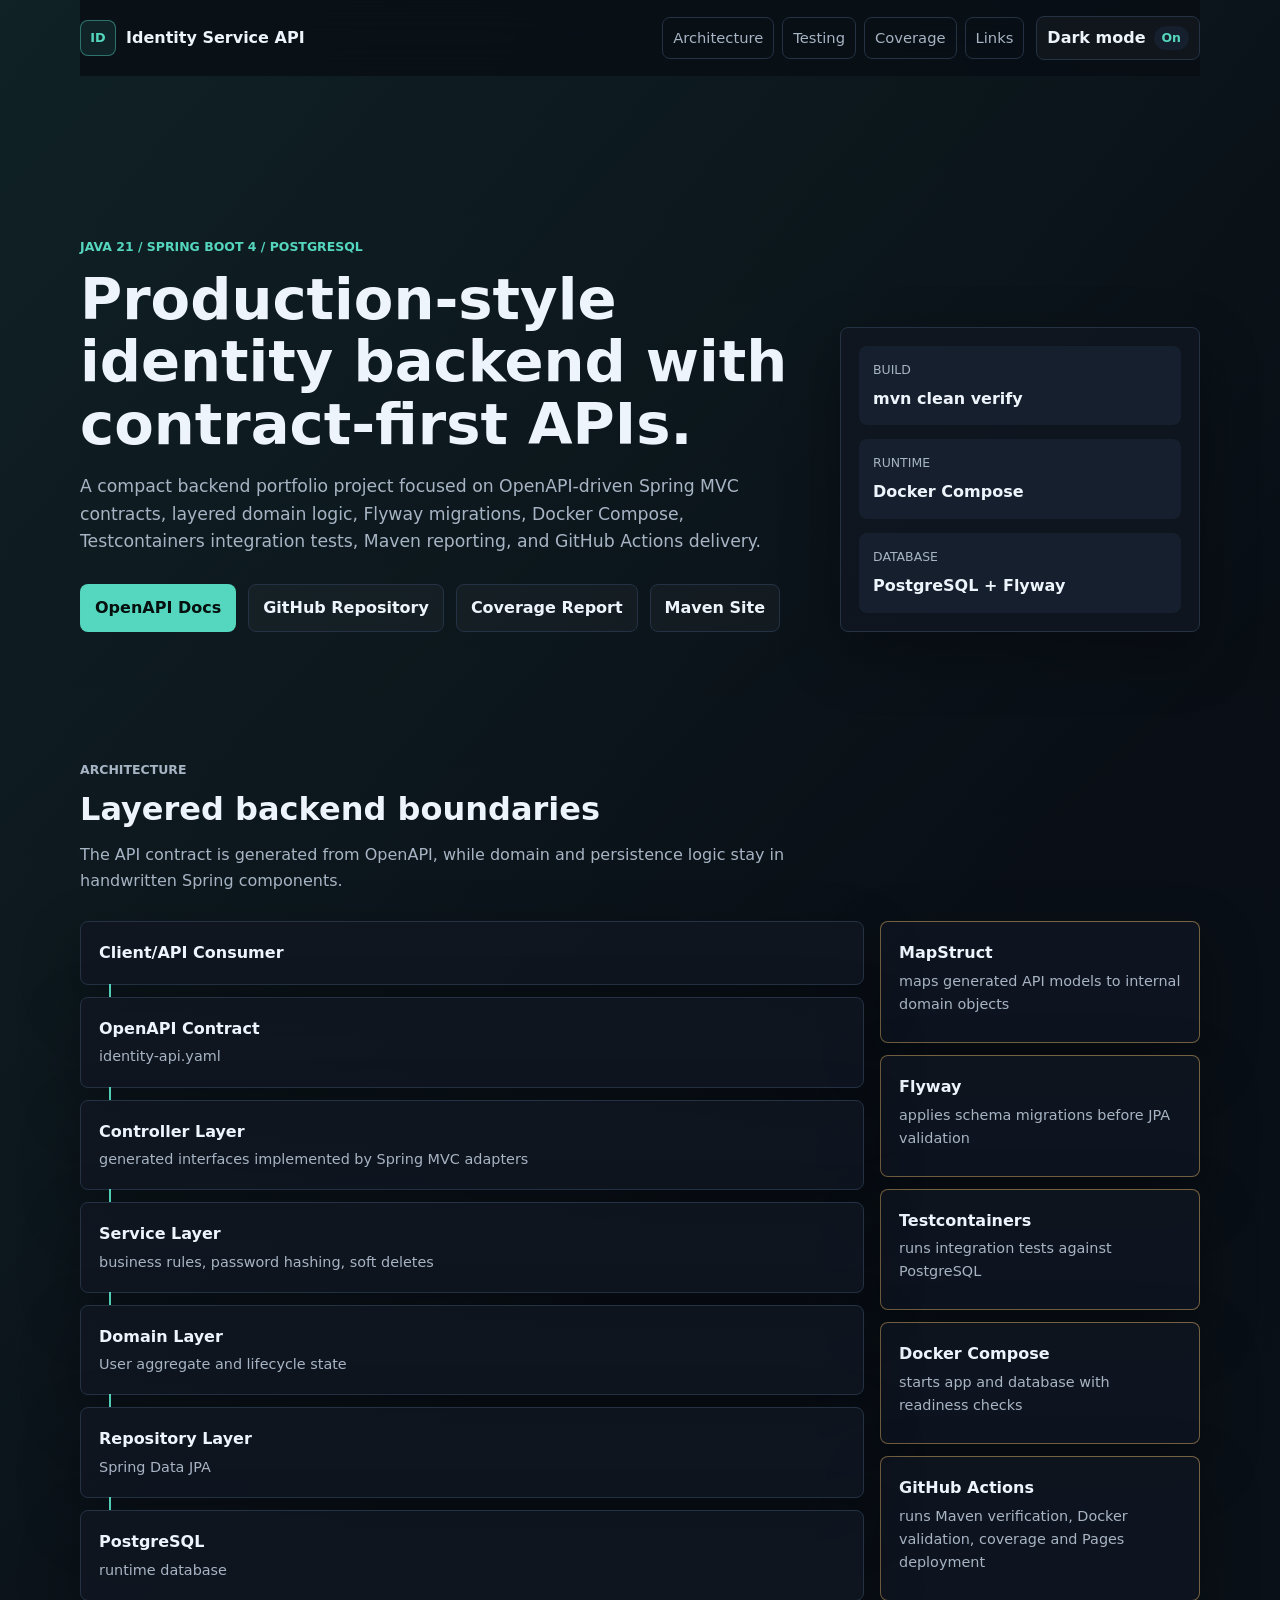
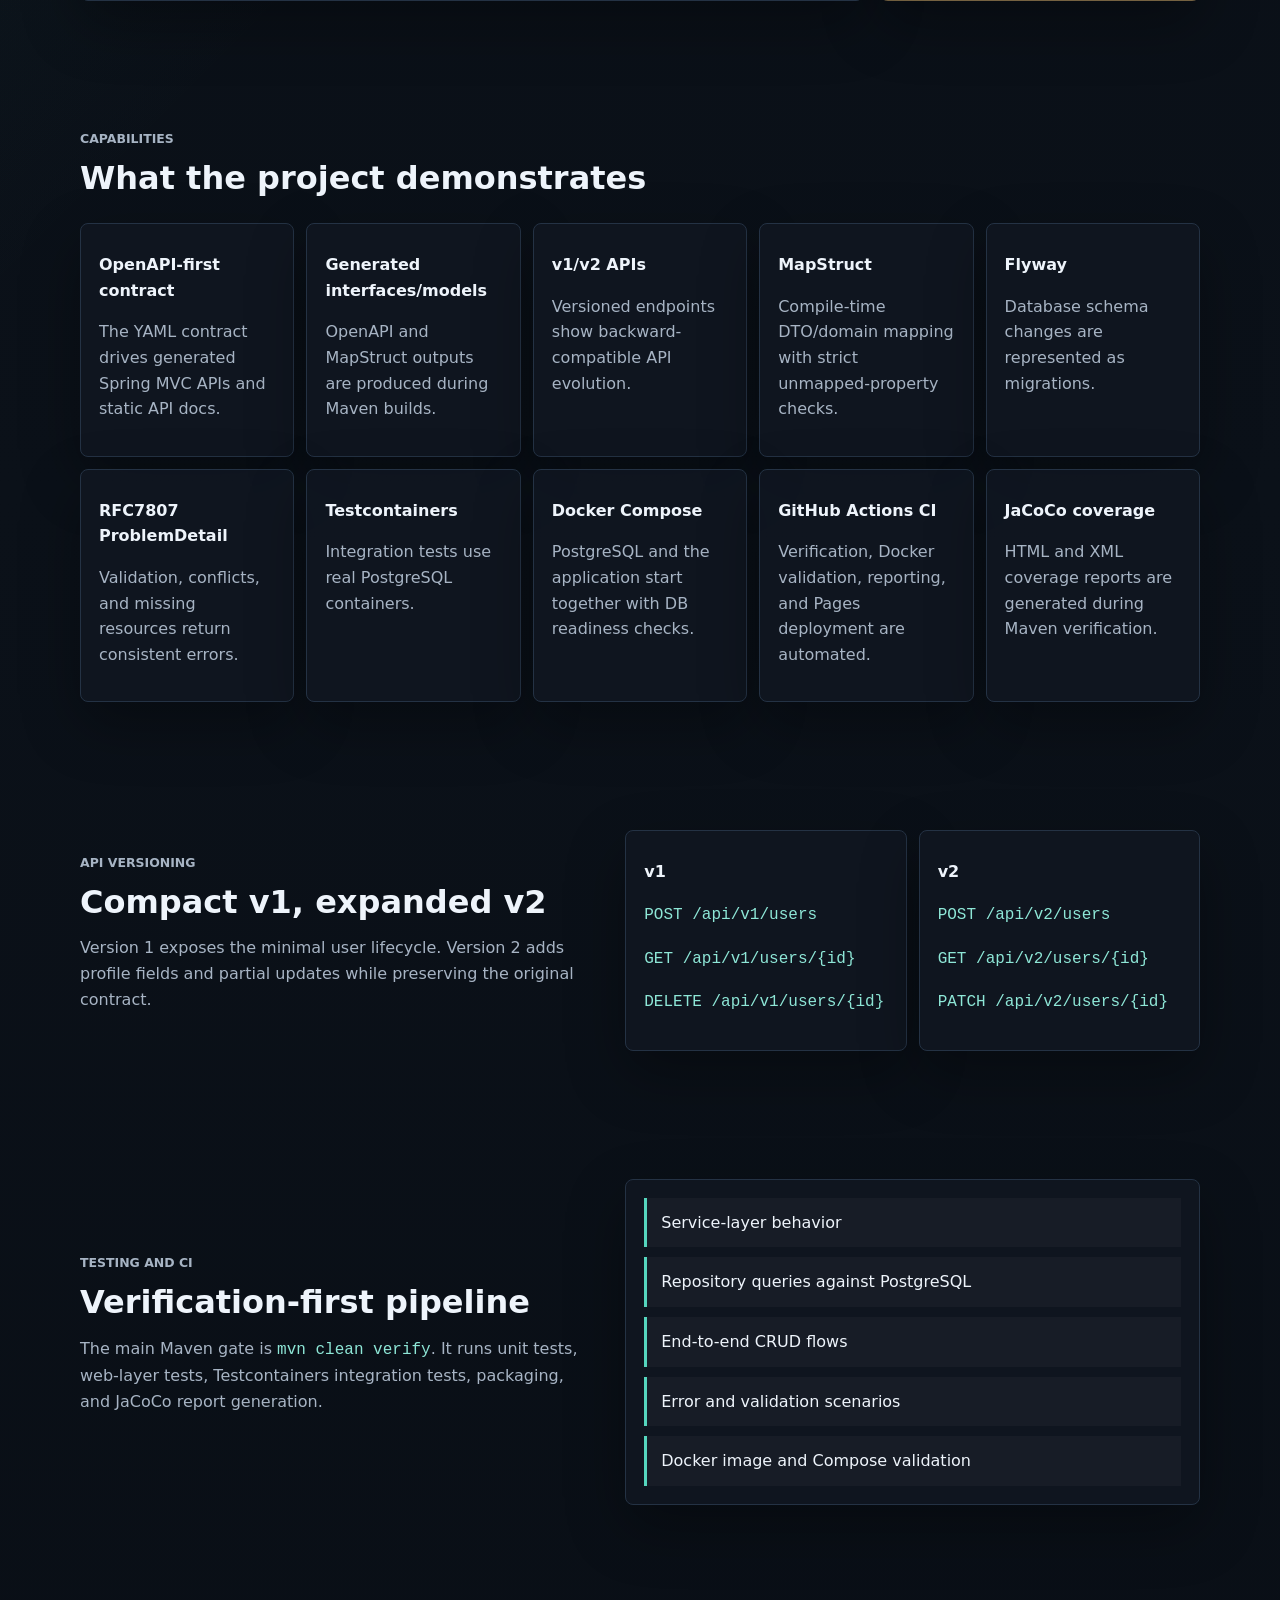
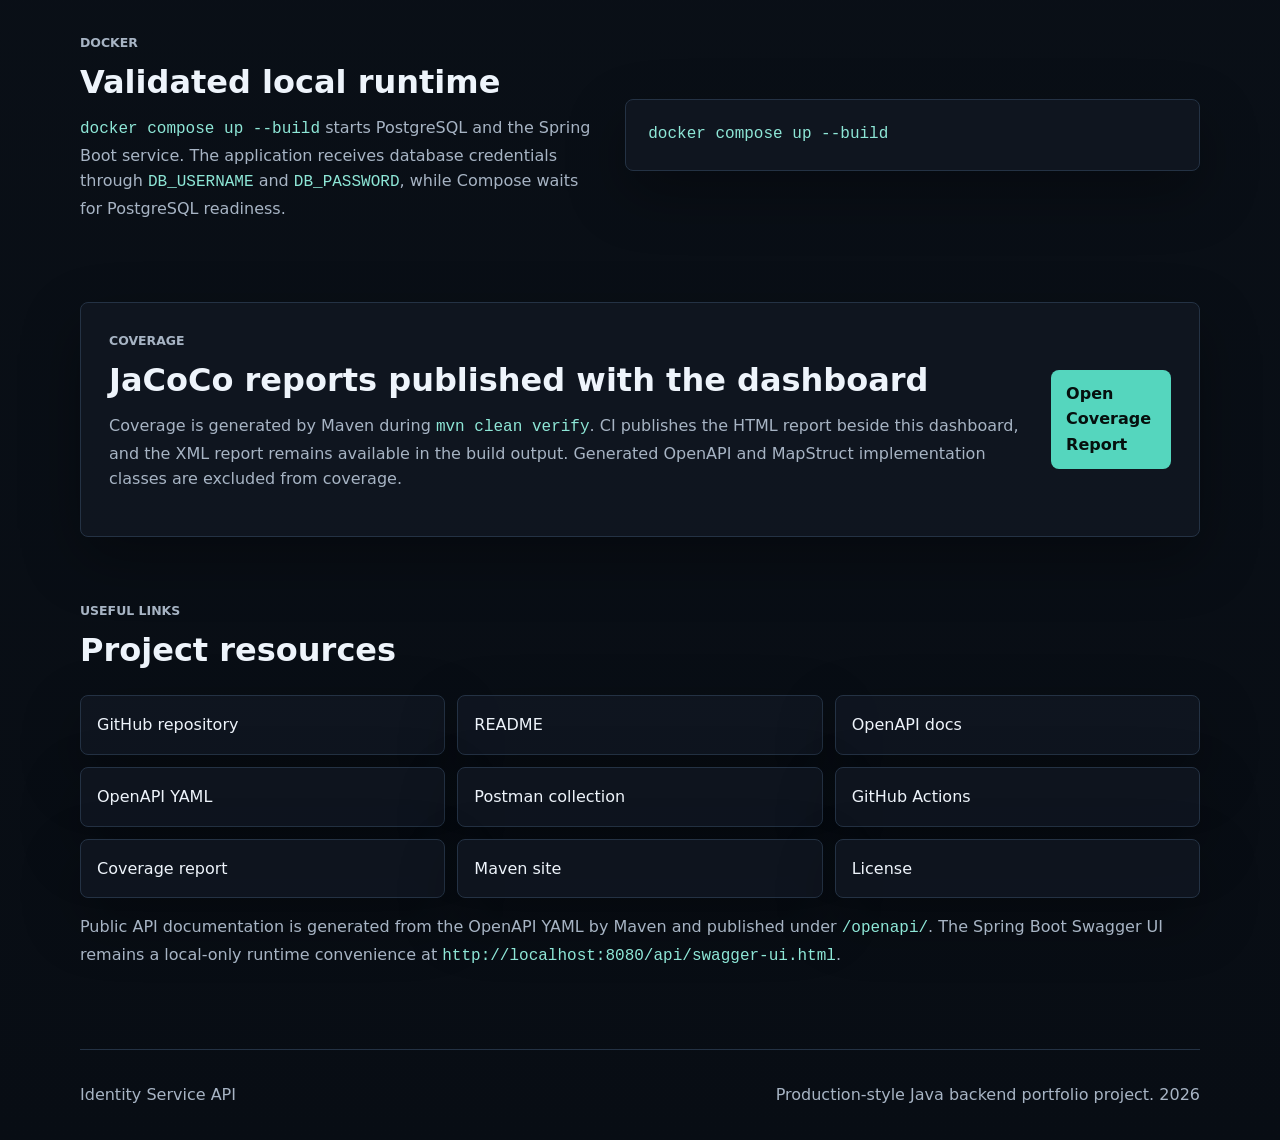
==== commit 118d6199: "chore: swagger" ====
--- a/docs/index.html
+++ b/docs/index.html
@@ -46,7 +46,8 @@
             tests, Maven reporting, and GitHub Actions delivery.
           </p>
           <div class="hero-actions" aria-label="Project actions">
-            <a class="button primary" href="https://github.com/DanieleMasone/identity-service">GitHub Repository</a>
+            <a class="button primary" href="openapi/">OpenAPI Docs</a>
+            <a class="button" href="https://github.com/DanieleMasone/identity-service">GitHub Repository</a>
             <a class="button" href="coverage/">Coverage Report</a>
             <a class="button" href="maven-site/">Maven Site</a>
           </div>
@@ -102,7 +103,7 @@
           <h2>What the project demonstrates</h2>
         </div>
         <div class="feature-grid">
-          <article><h3>OpenAPI-first contract</h3><p>The YAML contract drives generated Spring MVC APIs.</p></article>
+          <article><h3>OpenAPI-first contract</h3><p>The YAML contract drives generated Spring MVC APIs and static API docs.</p></article>
           <article><h3>Generated interfaces/models</h3><p>OpenAPI and MapStruct outputs are produced during Maven builds.</p></article>
           <article><h3>v1/v2 APIs</h3><p>Versioned endpoints show backward-compatible API evolution.</p></article>
           <article><h3>MapStruct</h3><p>Compile-time DTO/domain mapping with strict unmapped-property checks.</p></article>
@@ -192,17 +193,18 @@
         <div class="link-grid">
           <a href="https://github.com/DanieleMasone/identity-service">GitHub repository</a>
           <a href="https://github.com/DanieleMasone/identity-service#readme">README</a>
+          <a href="openapi/">OpenAPI docs</a>
           <a href="https://github.com/DanieleMasone/identity-service/blob/master/src/main/resources/openapi/identity-api.yaml">OpenAPI YAML</a>
           <a href="https://github.com/DanieleMasone/identity-service/blob/master/postman/identity-service.postman_collection.json">Postman collection</a>
           <a href="https://github.com/DanieleMasone/identity-service/actions/workflows/ci.yml">GitHub Actions</a>
           <a href="coverage/">Coverage report</a>
           <a href="maven-site/">Maven site</a>
-          <a href="http://localhost:8080/api/swagger-ui.html">Local Swagger UI</a>
           <a href="https://github.com/DanieleMasone/identity-service/blob/master/LICENSE">License</a>
         </div>
         <p class="static-note">
-          GitHub Pages is static, so Swagger UI is available only after starting the service locally
-          with <code>docker compose up --build</code> or <code>mvn spring-boot:run</code>.
+          Public API documentation is generated from the OpenAPI YAML by Maven and published under
+          <code>/openapi/</code>. The Spring Boot Swagger UI remains a local-only runtime convenience
+          at <code>http://localhost:8080/api/swagger-ui.html</code>.
         </p>
       </section>
     </main>
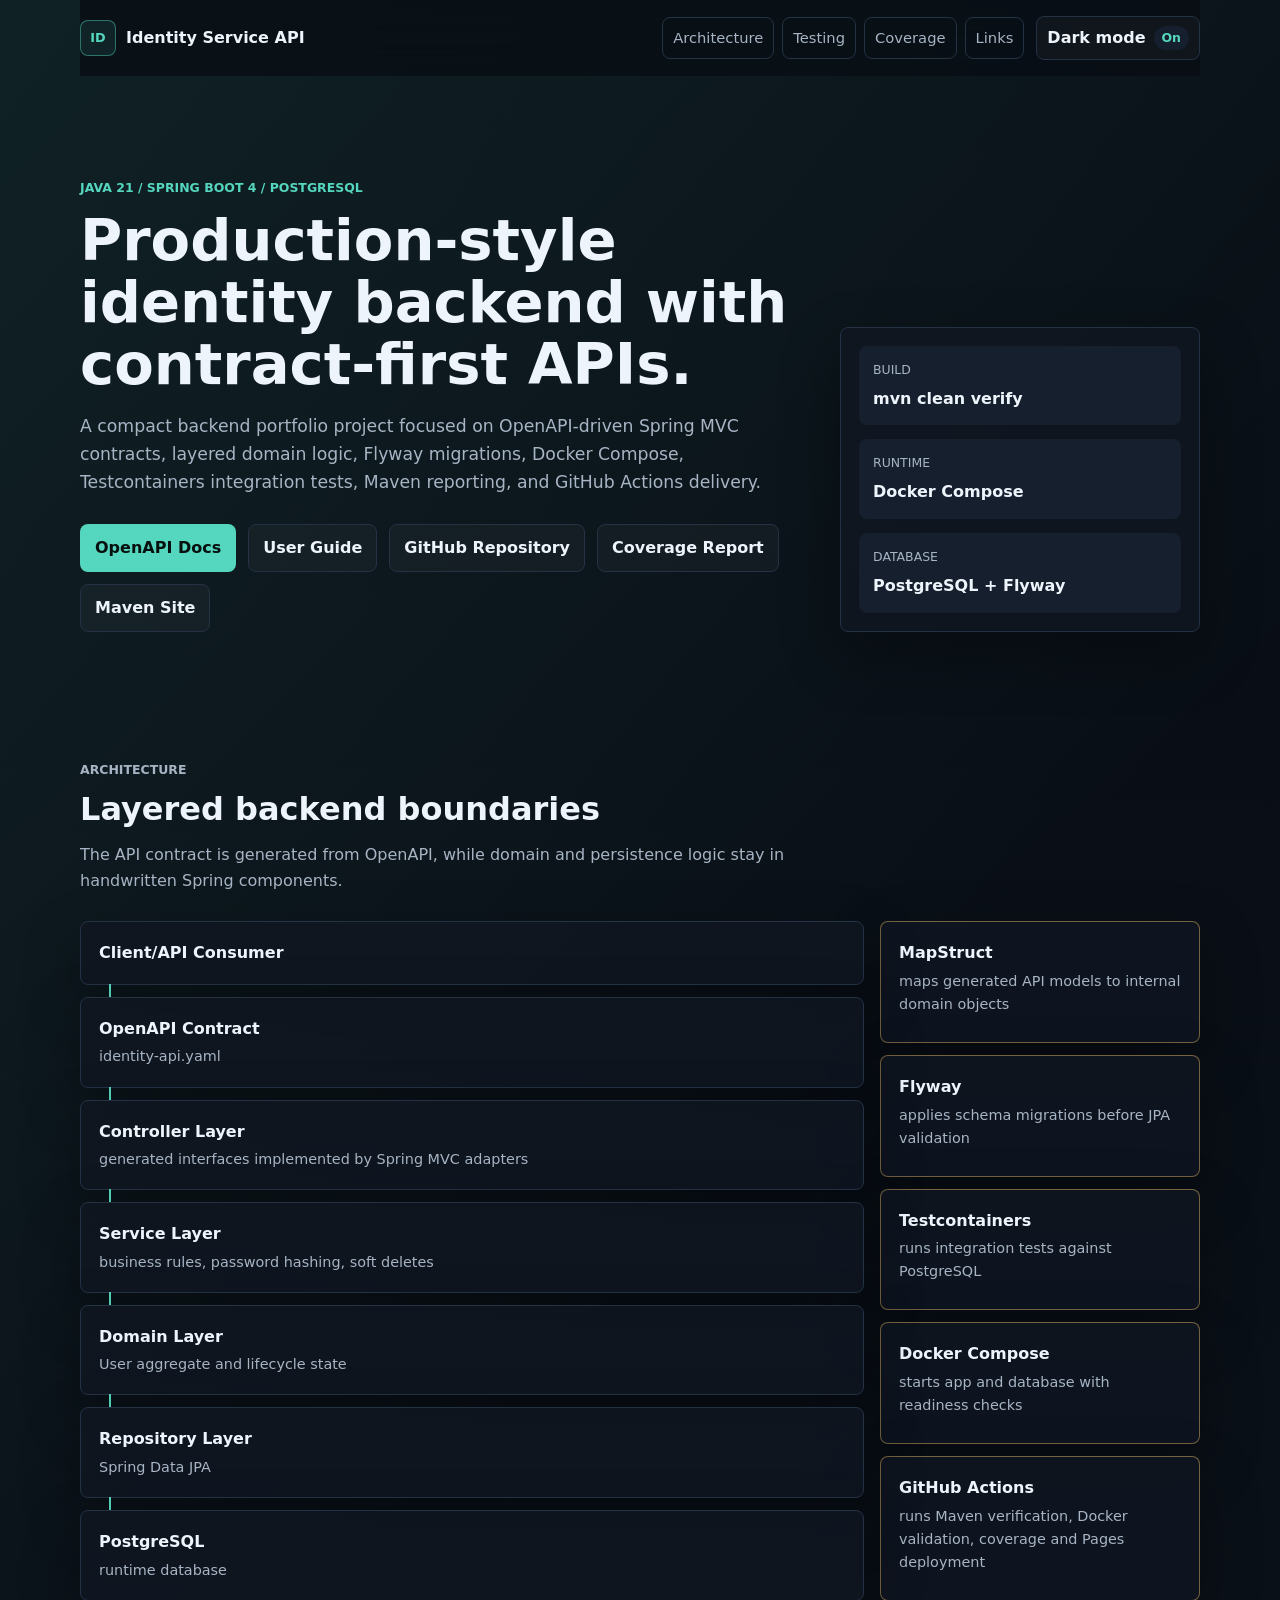
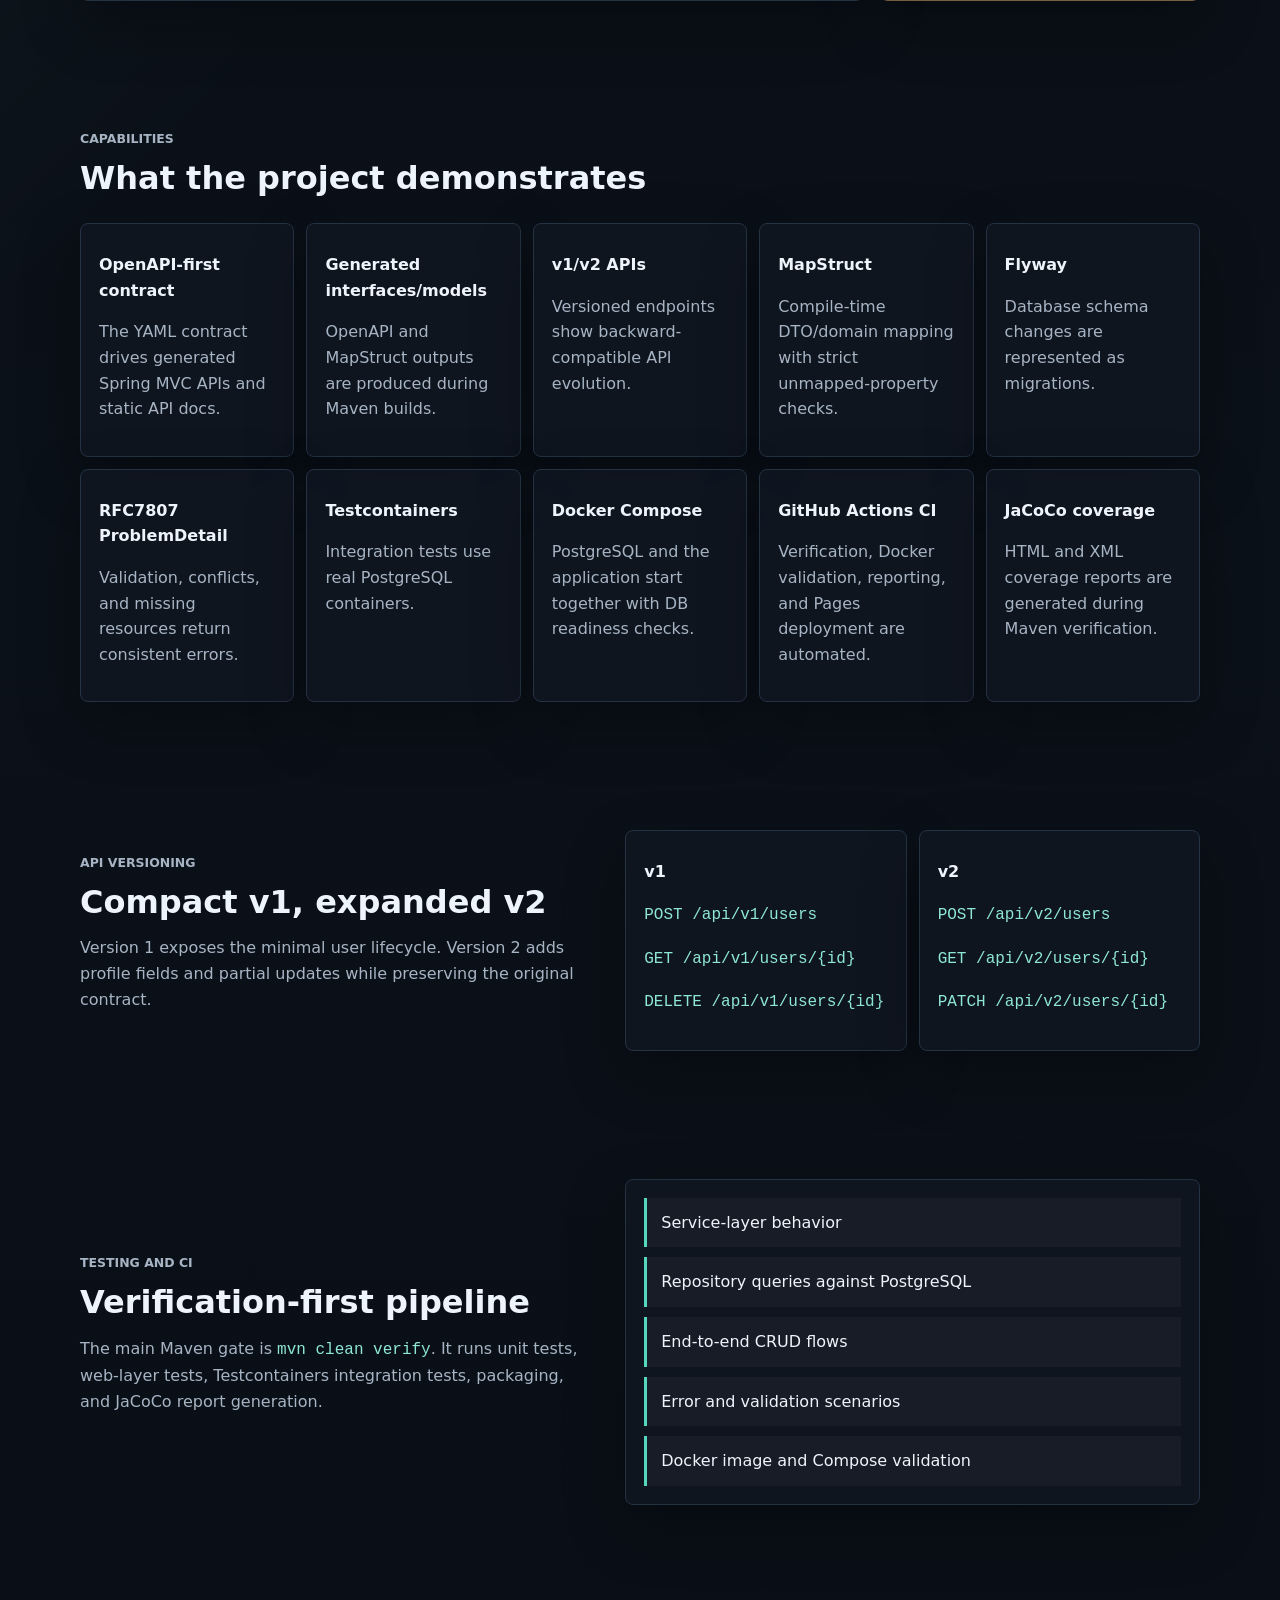
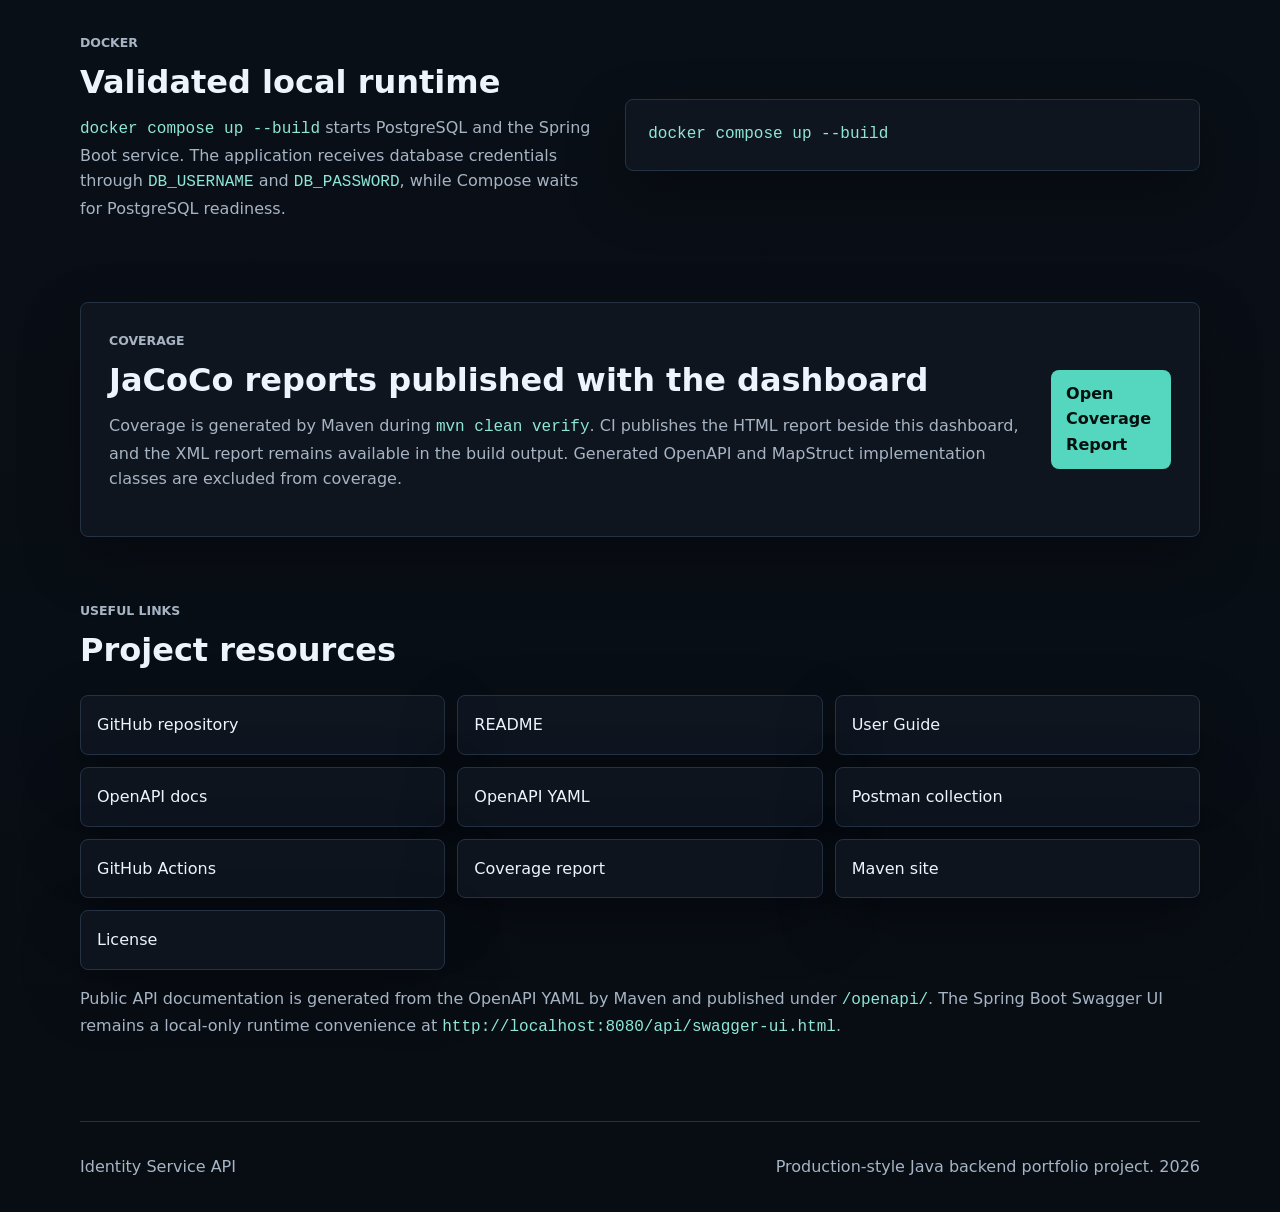
==== commit 14c630b5: "docs: user-guide" ====
--- a/docs/index.html
+++ b/docs/index.html
@@ -47,6 +47,7 @@
           </p>
           <div class="hero-actions" aria-label="Project actions">
             <a class="button primary" href="openapi/">OpenAPI Docs</a>
+            <a class="button" href="https://github.com/DanieleMasone/identity-service/blob/master/docs/user-guide.md">User Guide</a>
             <a class="button" href="https://github.com/DanieleMasone/identity-service">GitHub Repository</a>
             <a class="button" href="coverage/">Coverage Report</a>
             <a class="button" href="maven-site/">Maven Site</a>
@@ -193,6 +194,7 @@
         <div class="link-grid">
           <a href="https://github.com/DanieleMasone/identity-service">GitHub repository</a>
           <a href="https://github.com/DanieleMasone/identity-service#readme">README</a>
+          <a href="https://github.com/DanieleMasone/identity-service/blob/master/docs/user-guide.md">User Guide</a>
           <a href="openapi/">OpenAPI docs</a>
           <a href="https://github.com/DanieleMasone/identity-service/blob/master/src/main/resources/openapi/identity-api.yaml">OpenAPI YAML</a>
           <a href="https://github.com/DanieleMasone/identity-service/blob/master/postman/identity-service.postman_collection.json">Postman collection</a>
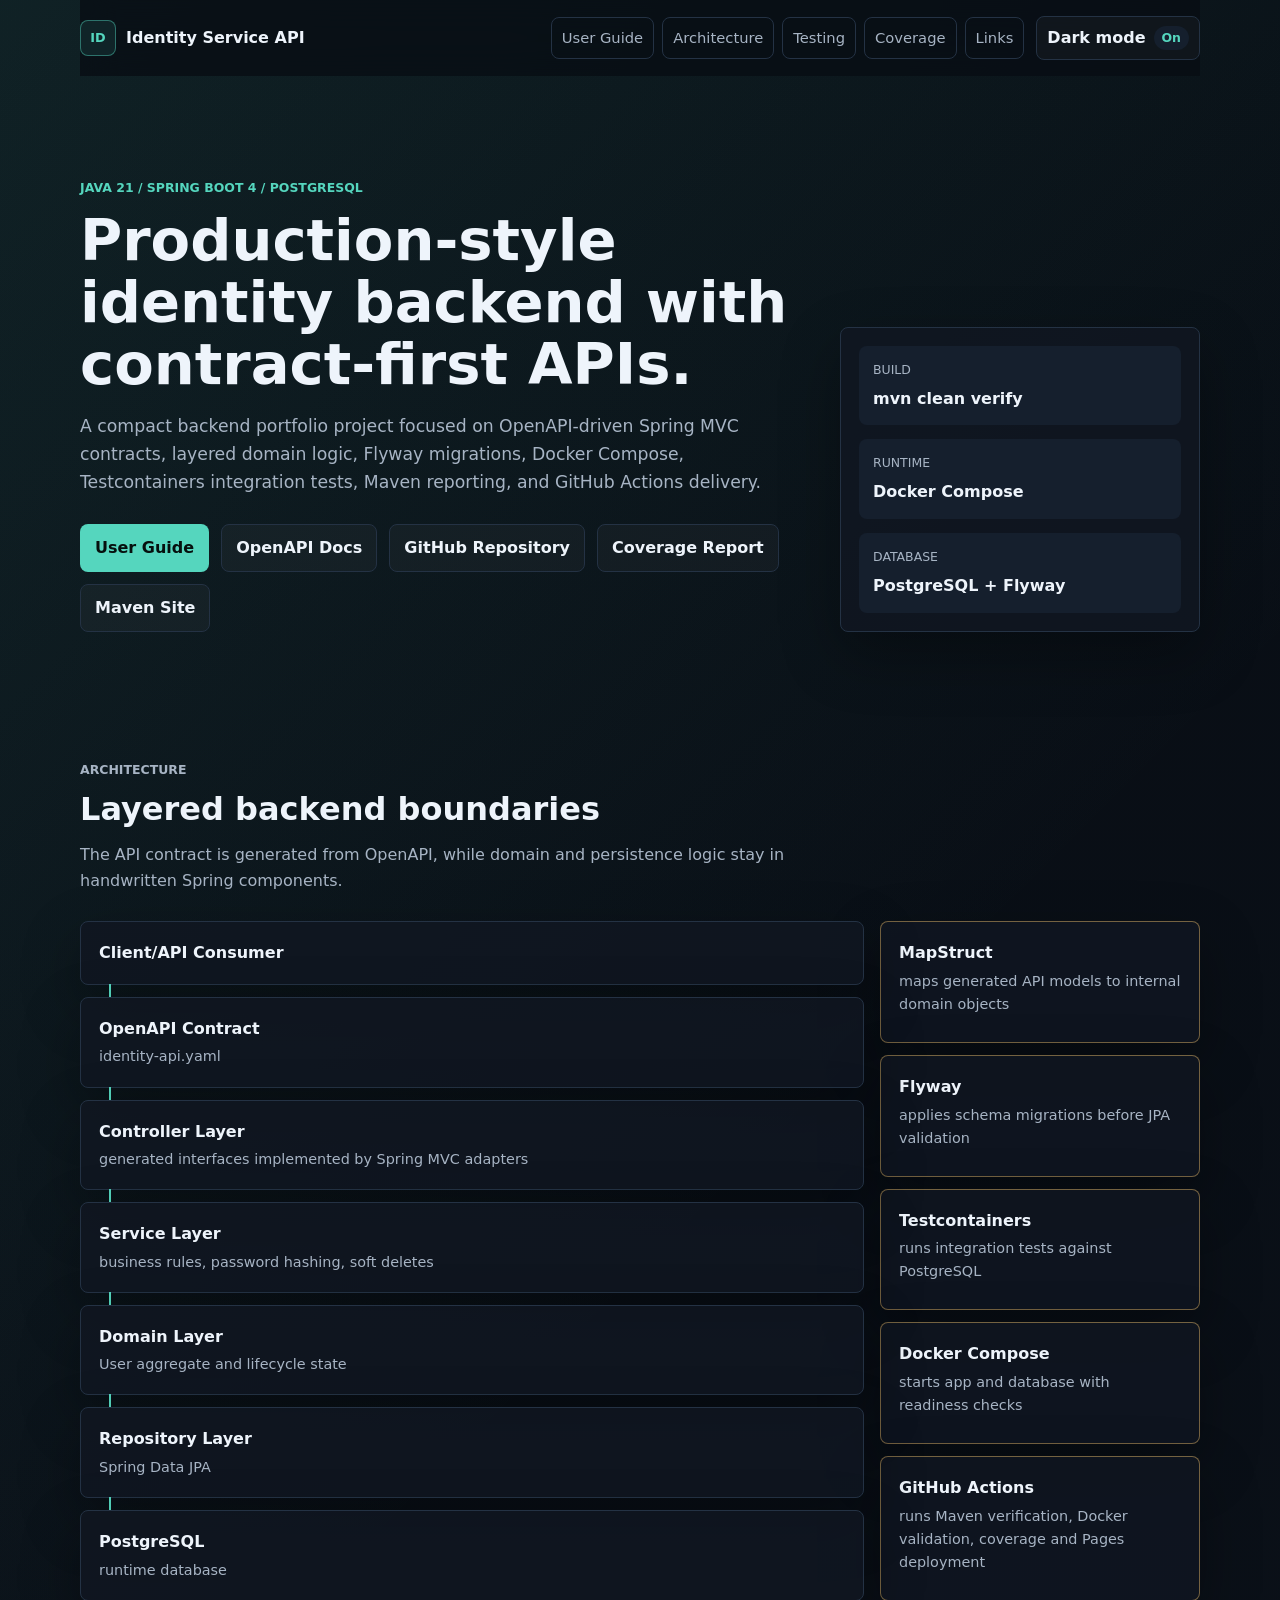
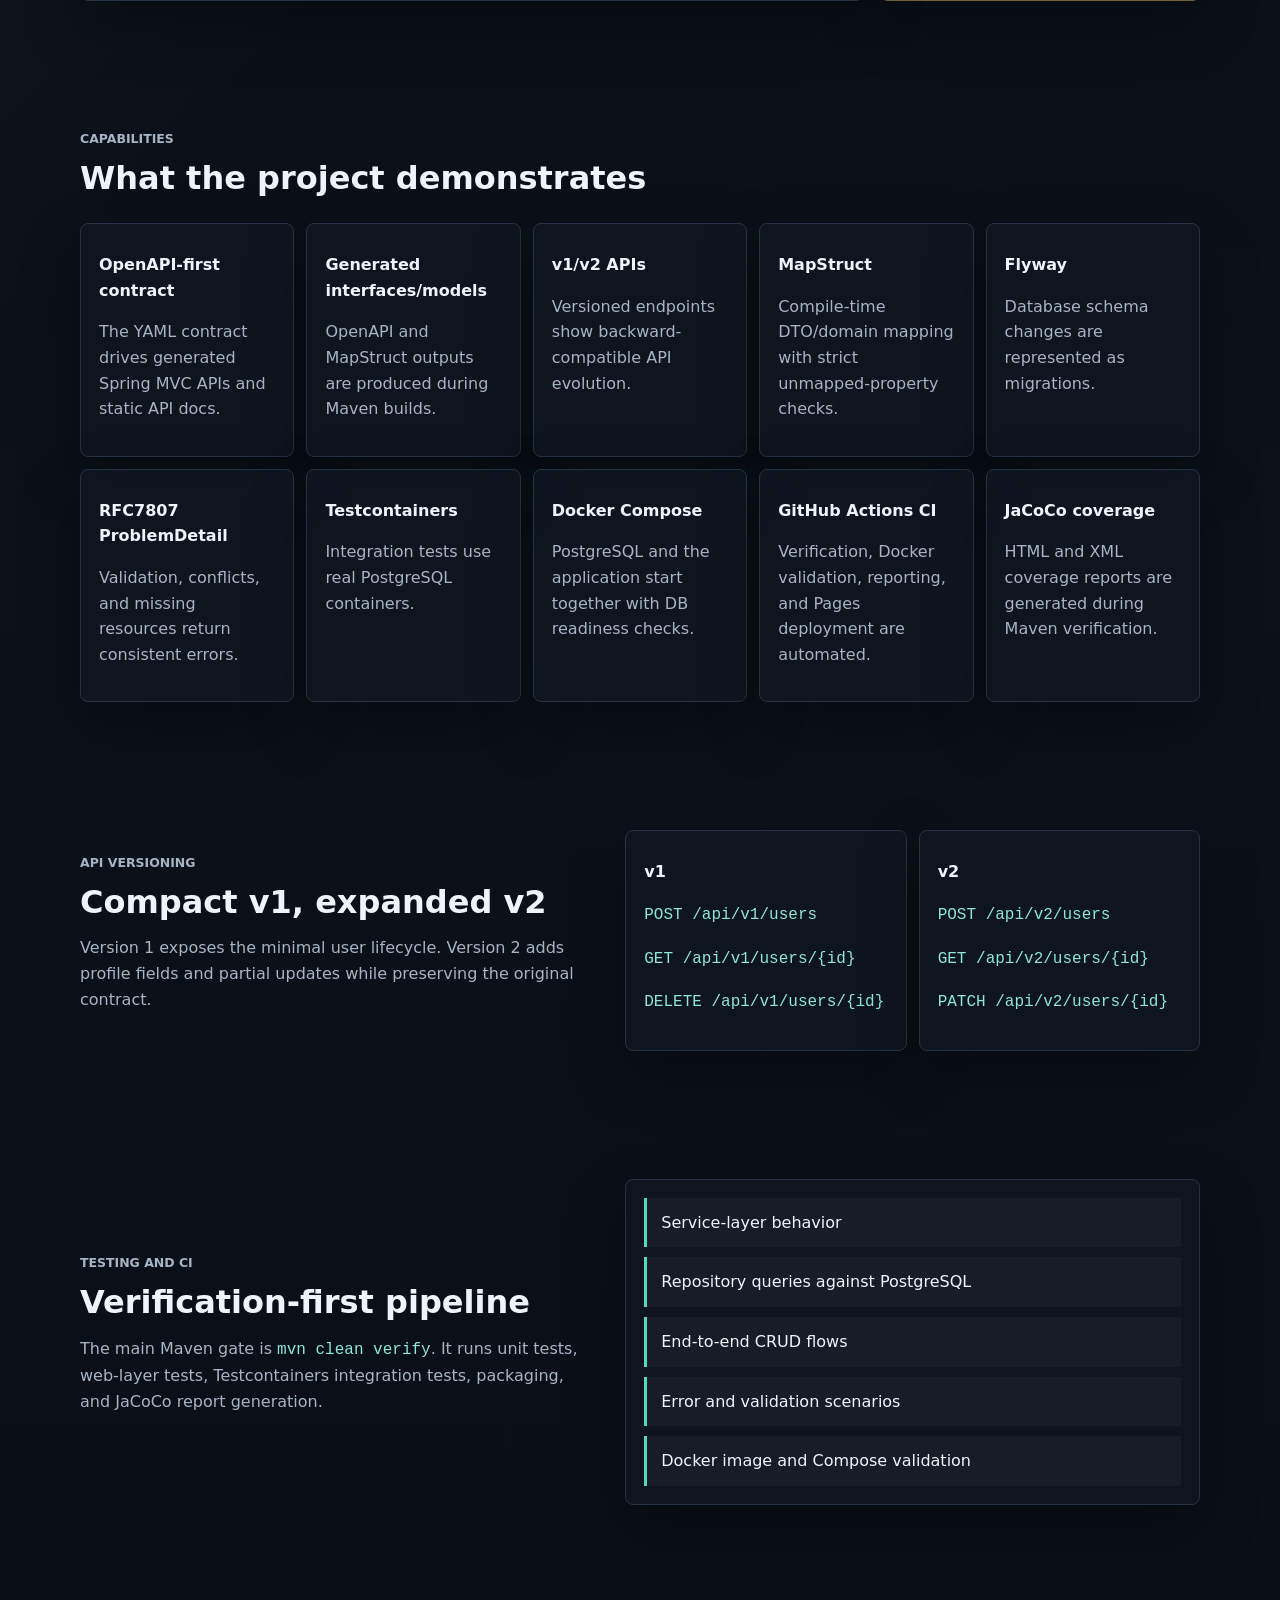
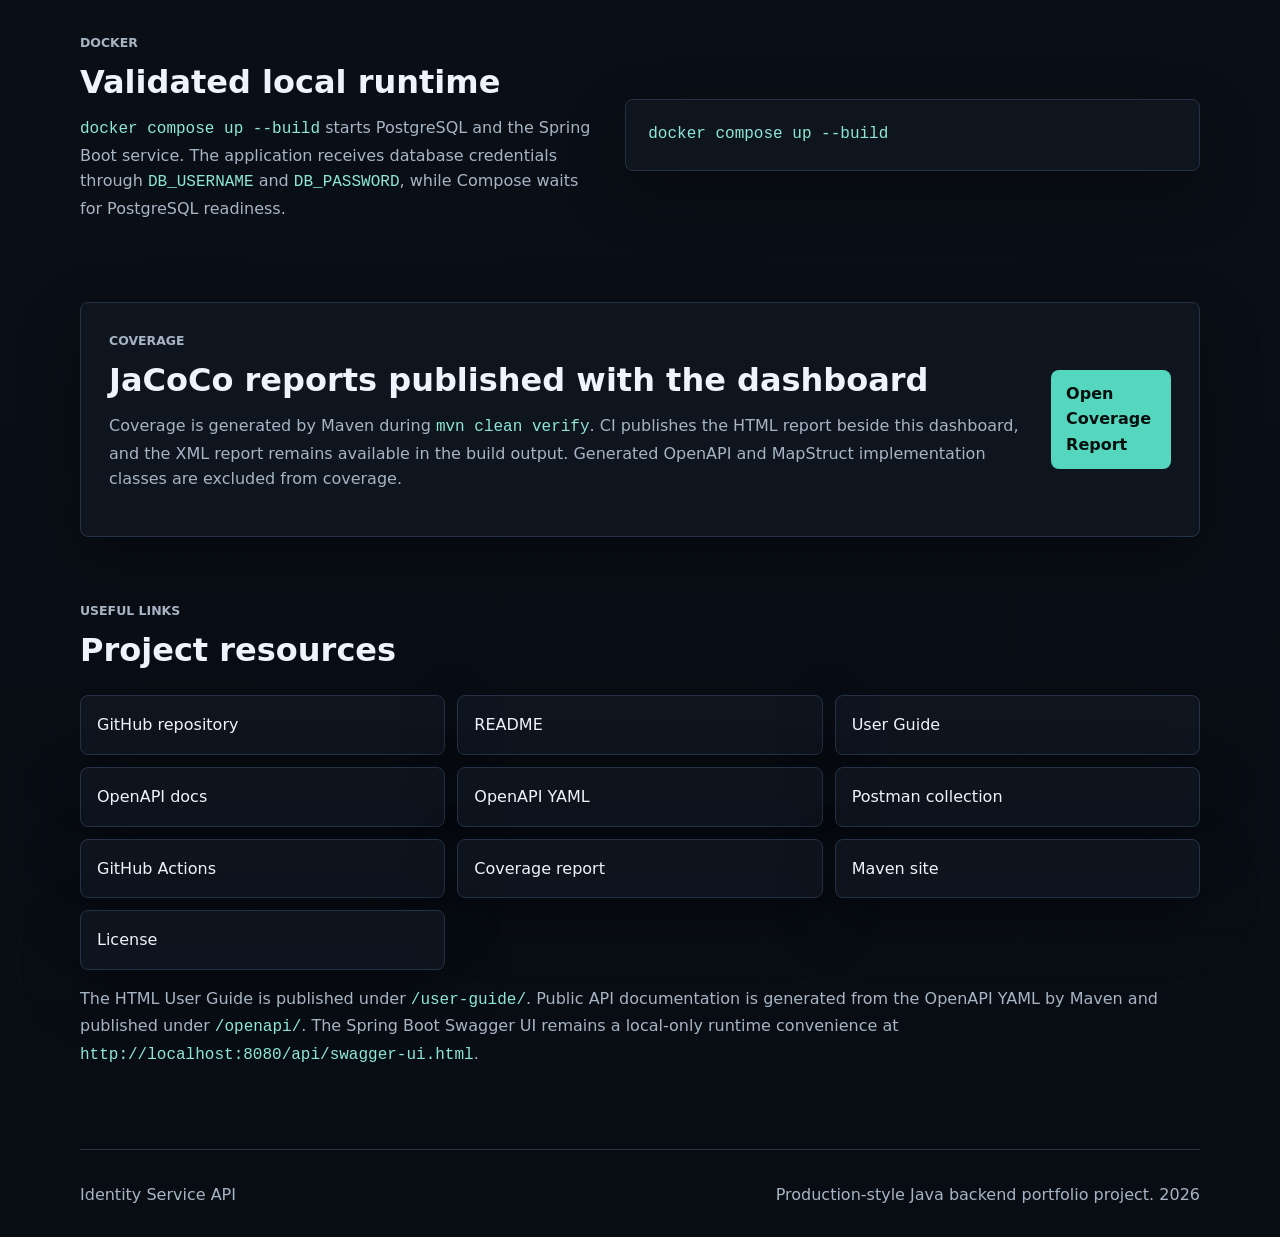
==== commit 2aa3d45a: "docs: user guide" ====
--- a/docs/index.html
+++ b/docs/index.html
@@ -23,6 +23,7 @@
       </a>
       <div class="header-actions">
         <nav class="nav-links" aria-label="Primary navigation">
+          <a href="user-guide/">User Guide</a>
           <a href="#architecture">Architecture</a>
           <a href="#testing">Testing</a>
           <a href="#coverage">Coverage</a>
@@ -46,8 +47,8 @@
             tests, Maven reporting, and GitHub Actions delivery.
           </p>
           <div class="hero-actions" aria-label="Project actions">
-            <a class="button primary" href="openapi/">OpenAPI Docs</a>
-            <a class="button" href="https://github.com/DanieleMasone/identity-service/blob/master/docs/user-guide.md">User Guide</a>
+            <a class="button primary" href="user-guide/">User Guide</a>
+            <a class="button" href="openapi/">OpenAPI Docs</a>
             <a class="button" href="https://github.com/DanieleMasone/identity-service">GitHub Repository</a>
             <a class="button" href="coverage/">Coverage Report</a>
             <a class="button" href="maven-site/">Maven Site</a>
@@ -194,7 +195,7 @@
         <div class="link-grid">
           <a href="https://github.com/DanieleMasone/identity-service">GitHub repository</a>
           <a href="https://github.com/DanieleMasone/identity-service#readme">README</a>
-          <a href="https://github.com/DanieleMasone/identity-service/blob/master/docs/user-guide.md">User Guide</a>
+          <a href="user-guide/">User Guide</a>
           <a href="openapi/">OpenAPI docs</a>
           <a href="https://github.com/DanieleMasone/identity-service/blob/master/src/main/resources/openapi/identity-api.yaml">OpenAPI YAML</a>
           <a href="https://github.com/DanieleMasone/identity-service/blob/master/postman/identity-service.postman_collection.json">Postman collection</a>
@@ -204,9 +205,10 @@
           <a href="https://github.com/DanieleMasone/identity-service/blob/master/LICENSE">License</a>
         </div>
         <p class="static-note">
-          Public API documentation is generated from the OpenAPI YAML by Maven and published under
-          <code>/openapi/</code>. The Spring Boot Swagger UI remains a local-only runtime convenience
-          at <code>http://localhost:8080/api/swagger-ui.html</code>.
+          The HTML User Guide is published under <code>/user-guide/</code>. Public API documentation
+          is generated from the OpenAPI YAML by Maven and published under <code>/openapi/</code>.
+          The Spring Boot Swagger UI remains a local-only runtime convenience at
+          <code>http://localhost:8080/api/swagger-ui.html</code>.
         </p>
       </section>
     </main>
--- a/docs/styles.css
+++ b/docs/styles.css
@@ -453,6 +453,297 @@
   color: var(--muted);
 }
 
+.guide-main {
+  padding-bottom: 72px;
+}
+
+.guide-hero {
+  padding: 56px 0 34px;
+  border-bottom: 1px solid var(--line);
+}
+
+.breadcrumb {
+  display: flex;
+  flex-wrap: wrap;
+  gap: 8px;
+  margin: 0 0 20px;
+  color: var(--muted);
+  font-size: 0.9rem;
+}
+
+.breadcrumb a,
+.guide-content a,
+.guide-footer-links a {
+  color: var(--accent-strong);
+}
+
+.guide-hero h1 {
+  max-width: 820px;
+  margin: 0;
+  font-size: 2.75rem;
+  line-height: 1.12;
+}
+
+.guide-lead {
+  max-width: 760px;
+  margin: 18px 0 0;
+  color: var(--muted);
+  font-size: 1.08rem;
+}
+
+.guide-layout {
+  display: grid;
+  grid-template-columns: 240px minmax(0, 1fr);
+  gap: 44px;
+  align-items: start;
+  padding-top: 36px;
+}
+
+.guide-sidebar {
+  position: sticky;
+  top: 92px;
+}
+
+.guide-nav {
+  border: 1px solid var(--line);
+  border-radius: 8px;
+  background: var(--surface-alpha);
+  padding: 14px;
+}
+
+.guide-nav h2 {
+  margin: 2px 8px 10px;
+  color: var(--muted);
+  font-size: 0.78rem;
+  text-transform: uppercase;
+}
+
+.guide-nav ul {
+  display: grid;
+  gap: 4px;
+  margin: 0;
+  padding: 0;
+  list-style: none;
+}
+
+.guide-nav a {
+  display: flex;
+  align-items: center;
+  min-height: 40px;
+  border-radius: 6px;
+  padding: 8px 10px;
+  color: var(--muted);
+  text-decoration: none;
+}
+
+.guide-nav a:hover {
+  background: var(--button-bg);
+  color: var(--text);
+}
+
+.guide-nav a[aria-current="page"] {
+  background: var(--surface-strong);
+  color: var(--accent-strong);
+  font-weight: 800;
+}
+
+.guide-content {
+  min-width: 0;
+  max-width: 820px;
+}
+
+.guide-content > section + section {
+  margin-top: 48px;
+  padding-top: 42px;
+  border-top: 1px solid var(--line);
+}
+
+.guide-content h2,
+.guide-content h3 {
+  line-height: 1.25;
+}
+
+.guide-content h2 {
+  margin: 0 0 16px;
+  font-size: 1.75rem;
+}
+
+.guide-content h3 {
+  margin: 30px 0 10px;
+  font-size: 1.12rem;
+}
+
+.guide-content p,
+.guide-content li {
+  color: var(--muted);
+}
+
+.guide-content strong {
+  color: var(--text);
+}
+
+.guide-content ul,
+.guide-content ol {
+  padding-left: 22px;
+}
+
+.guide-content li + li {
+  margin-top: 8px;
+}
+
+.guide-summary-grid {
+  display: grid;
+  grid-template-columns: repeat(2, minmax(0, 1fr));
+  gap: 12px;
+  margin-top: 22px;
+}
+
+.guide-card {
+  border: 1px solid var(--line);
+  border-radius: 8px;
+  background: var(--surface-alpha);
+  padding: 18px;
+}
+
+.guide-card h3 {
+  margin: 0 0 8px;
+  font-size: 1rem;
+}
+
+.guide-card p {
+  margin: 0;
+}
+
+.callout {
+  margin: 24px 0;
+  border-left: 4px solid var(--accent);
+  background: var(--button-bg);
+  padding: 14px 18px;
+}
+
+.callout.warning {
+  border-left-color: var(--warning);
+}
+
+.callout p {
+  margin: 0;
+}
+
+.command-set {
+  display: grid;
+  gap: 12px;
+  margin: 18px 0;
+}
+
+.command-set .command-block {
+  box-shadow: none;
+}
+
+.guide-table-wrap {
+  max-width: 100%;
+  margin: 20px 0;
+  overflow-x: auto;
+  border: 1px solid var(--line);
+  border-radius: 8px;
+}
+
+.guide-table {
+  width: 100%;
+  min-width: 560px;
+  border-collapse: collapse;
+  background: var(--surface-alpha);
+}
+
+.guide-table th,
+.guide-table td {
+  padding: 12px 14px;
+  border-bottom: 1px solid var(--line);
+  text-align: left;
+  vertical-align: top;
+}
+
+.guide-table th {
+  color: var(--text);
+  font-size: 0.88rem;
+}
+
+.guide-table td {
+  color: var(--muted);
+}
+
+.guide-table tr:last-child td {
+  border-bottom: 0;
+}
+
+.resource-list {
+  display: grid;
+  grid-template-columns: repeat(2, minmax(0, 1fr));
+  gap: 10px;
+  margin: 20px 0 0;
+  padding: 0;
+  list-style: none;
+}
+
+.resource-list a {
+  display: block;
+  min-height: 44px;
+  border: 1px solid var(--line);
+  border-radius: 8px;
+  padding: 10px 12px;
+  background: var(--button-bg);
+  text-decoration: none;
+}
+
+.page-nav {
+  display: grid;
+  grid-template-columns: repeat(2, minmax(0, 1fr));
+  gap: 12px;
+  margin-top: 52px;
+  padding-top: 24px;
+  border-top: 1px solid var(--line);
+}
+
+.page-nav a {
+  min-width: 0;
+  border: 1px solid var(--line);
+  border-radius: 8px;
+  padding: 14px;
+  background: var(--button-bg);
+  text-decoration: none;
+}
+
+.page-nav a:last-child {
+  text-align: right;
+}
+
+.page-nav small {
+  display: block;
+  color: var(--muted);
+}
+
+.page-nav strong {
+  display: block;
+  margin-top: 3px;
+  color: var(--text);
+  overflow-wrap: anywhere;
+}
+
+.guide-footer-links {
+  display: flex;
+  flex-wrap: wrap;
+  gap: 14px;
+}
+
+kbd {
+  border: 1px solid var(--line);
+  border-bottom-width: 2px;
+  border-radius: 4px;
+  background: var(--surface-strong);
+  color: var(--text);
+  padding: 1px 5px;
+  font: 0.85em "JetBrains Mono", "SFMono-Regular", Consolas, monospace;
+}
+
 .site-footer {
   display: flex;
   justify-content: space-between;
@@ -507,6 +798,23 @@
   .link-grid {
     grid-template-columns: 1fr;
   }
+
+  .guide-layout {
+    grid-template-columns: 1fr;
+    gap: 30px;
+  }
+
+  .guide-sidebar {
+    position: static;
+  }
+
+  .guide-nav ul {
+    grid-template-columns: repeat(2, minmax(0, 1fr));
+  }
+
+  .guide-content {
+    max-width: none;
+  }
 }
 
 @media (max-width: 560px) {
@@ -542,8 +850,24 @@
 
   .feature-grid,
   .version-grid,
-  .link-grid {
+  .link-grid,
+  .guide-summary-grid,
+  .resource-list,
+  .page-nav,
+  .guide-nav ul {
     grid-template-columns: 1fr;
+  }
+
+  .guide-hero {
+    padding-top: 40px;
+  }
+
+  .guide-hero h1 {
+    font-size: 2rem;
+  }
+
+  .page-nav a:last-child {
+    text-align: left;
   }
 
   .button,
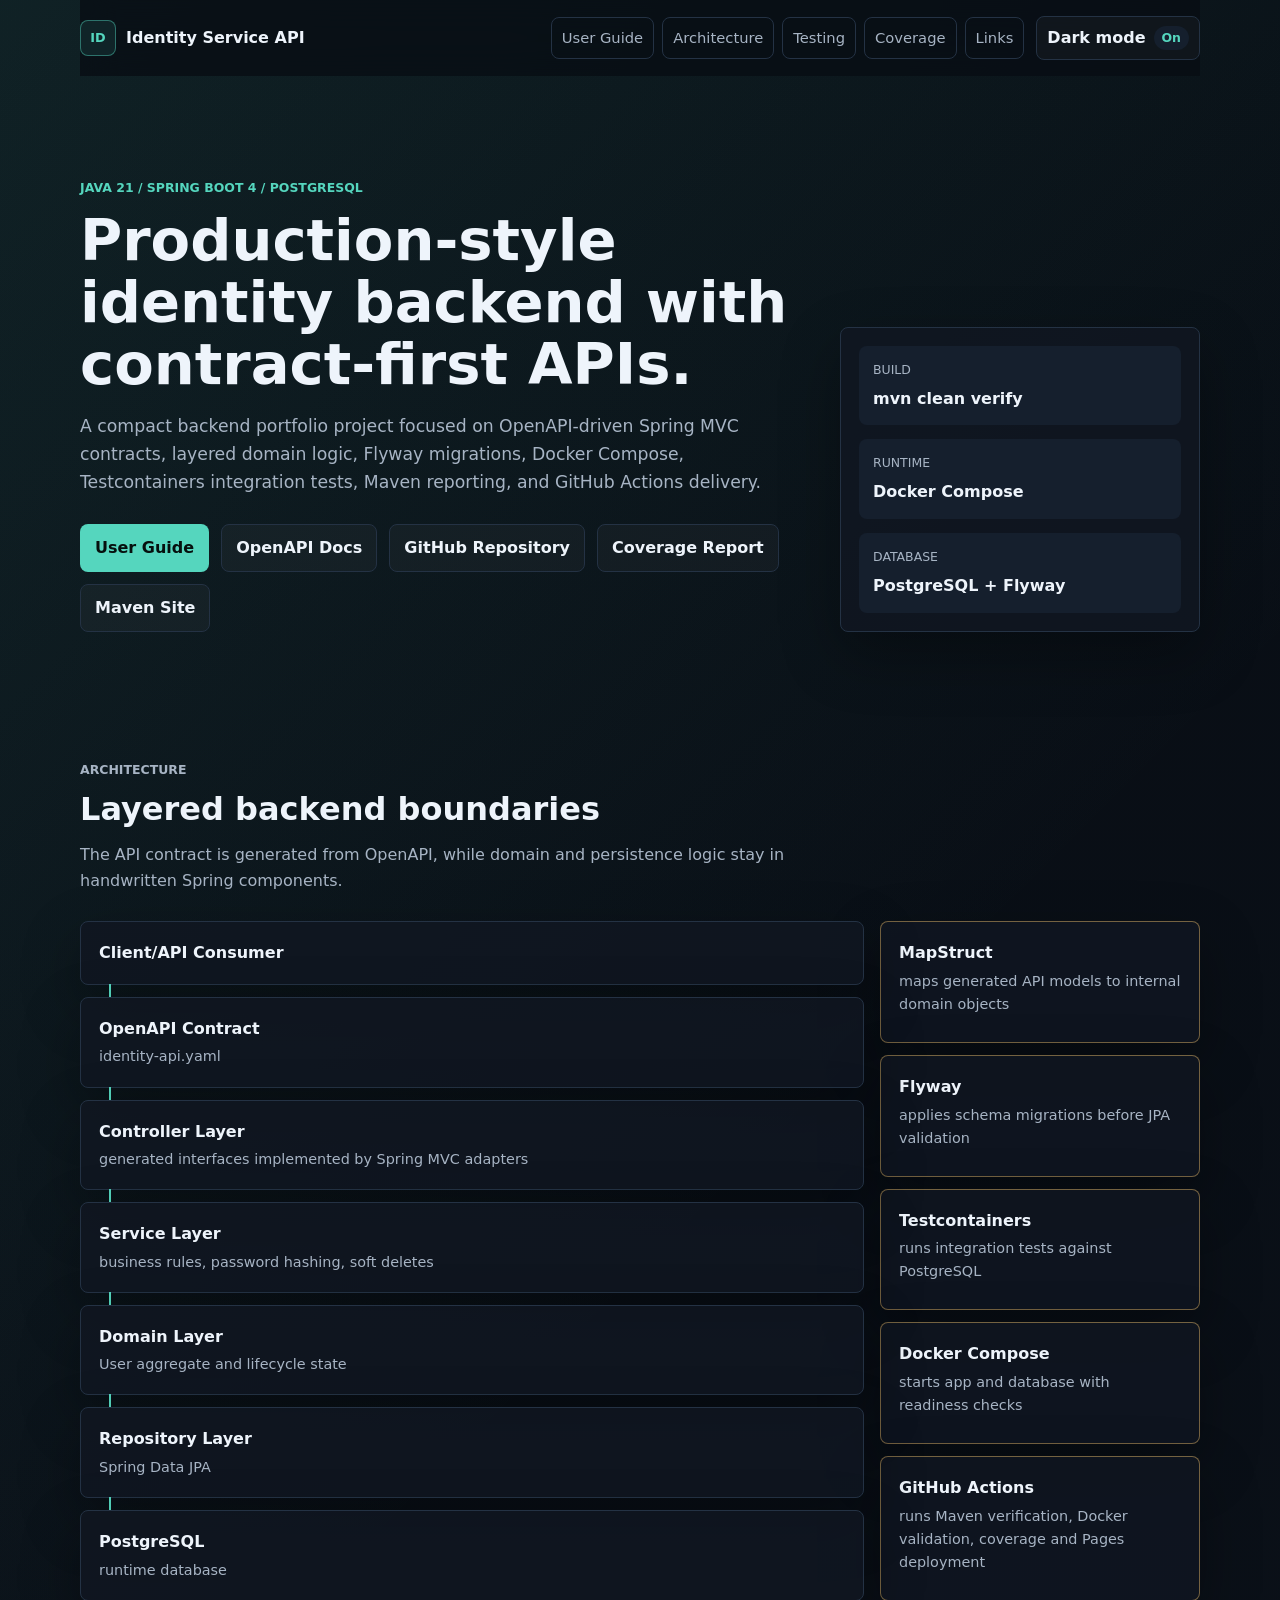
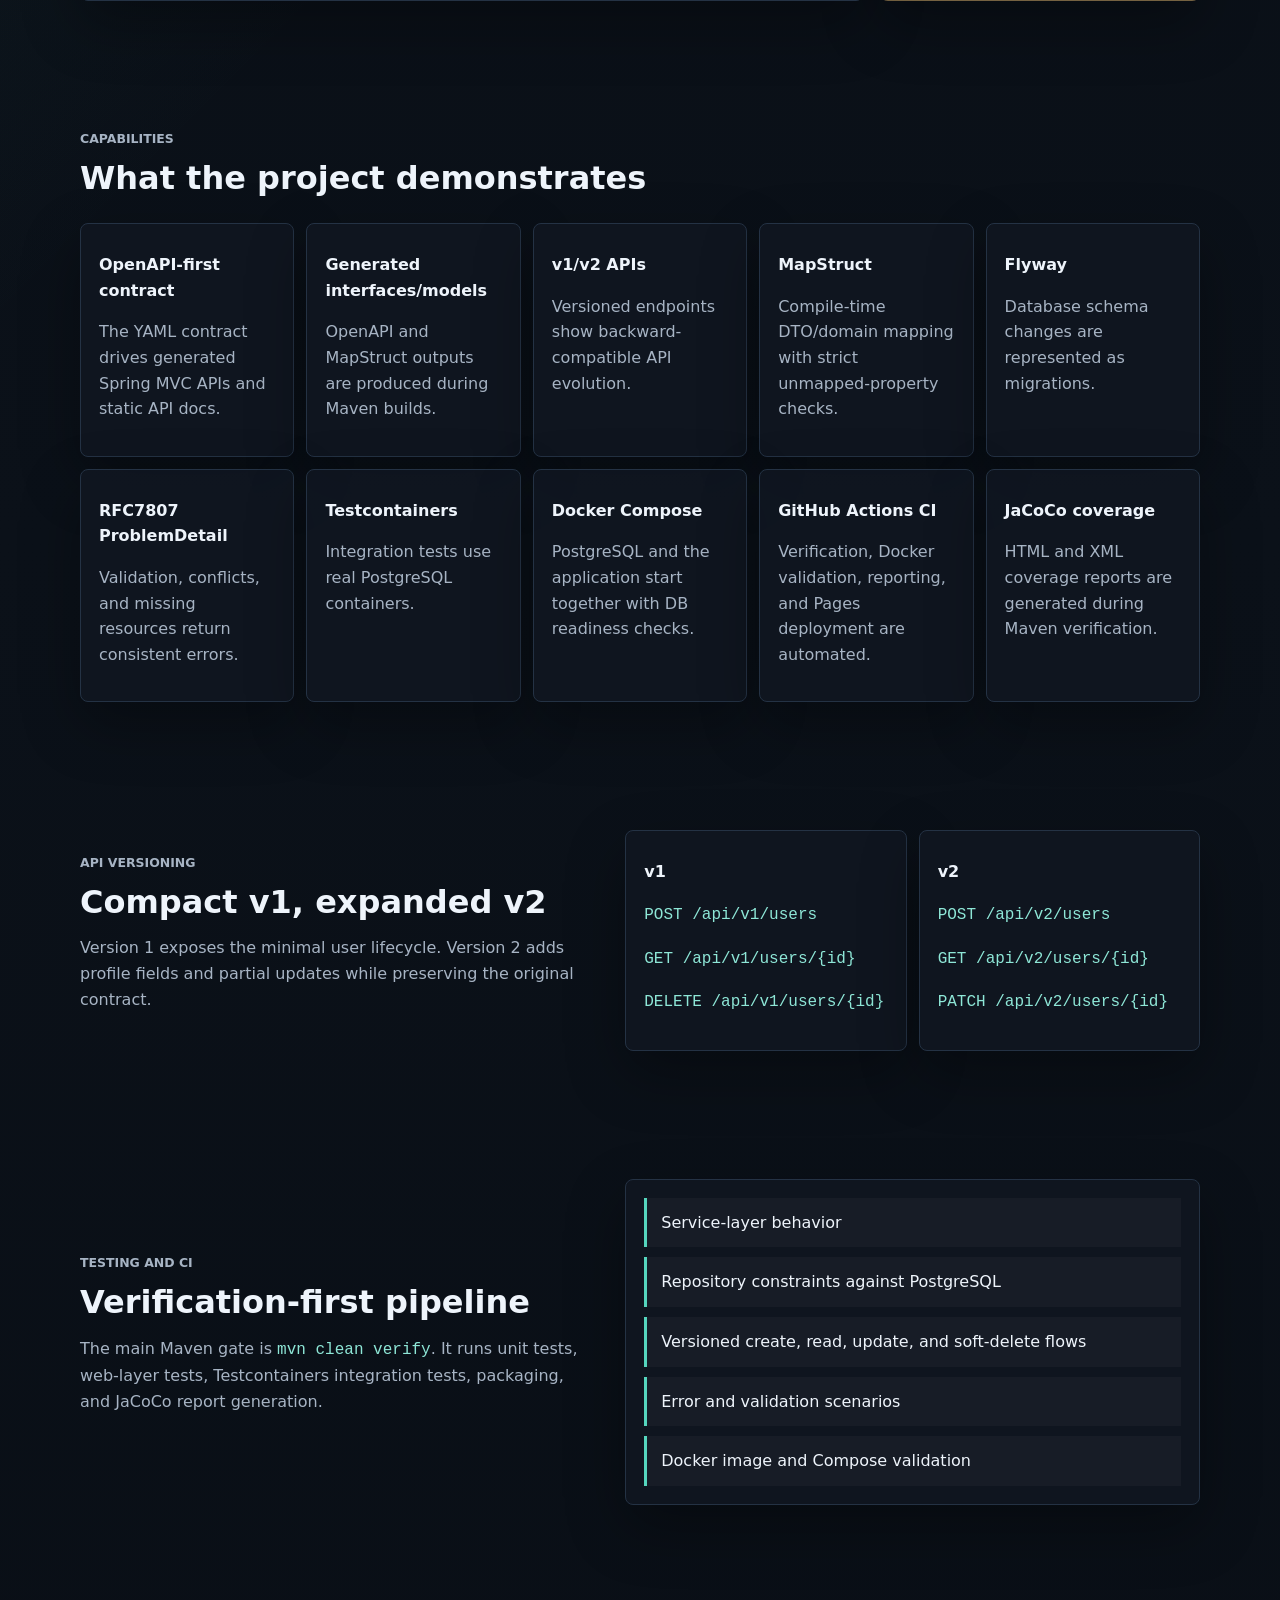
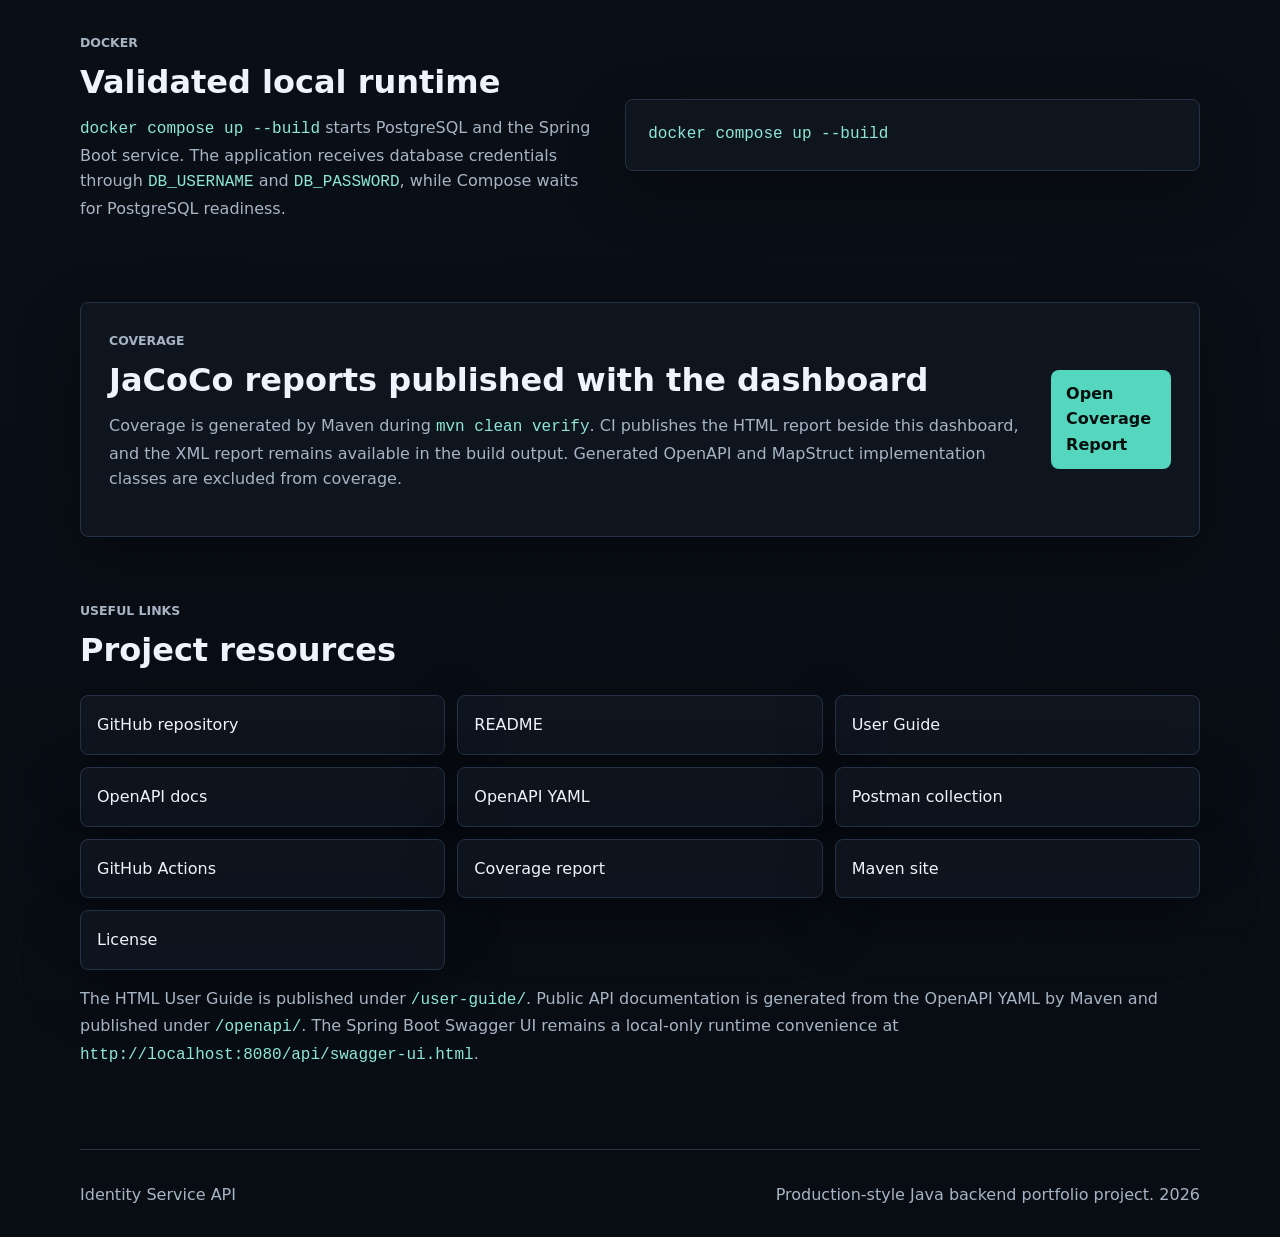
==== commit 4bd9b86e: "refactor: code" ====
--- a/docs/index.html
+++ b/docs/index.html
@@ -154,8 +154,8 @@
         </div>
         <div class="checklist">
           <p>Service-layer behavior</p>
-          <p>Repository queries against PostgreSQL</p>
-          <p>End-to-end CRUD flows</p>
+          <p>Repository constraints against PostgreSQL</p>
+          <p>Versioned create, read, update, and soft-delete flows</p>
           <p>Error and validation scenarios</p>
           <p>Docker image and Compose validation</p>
         </div>
